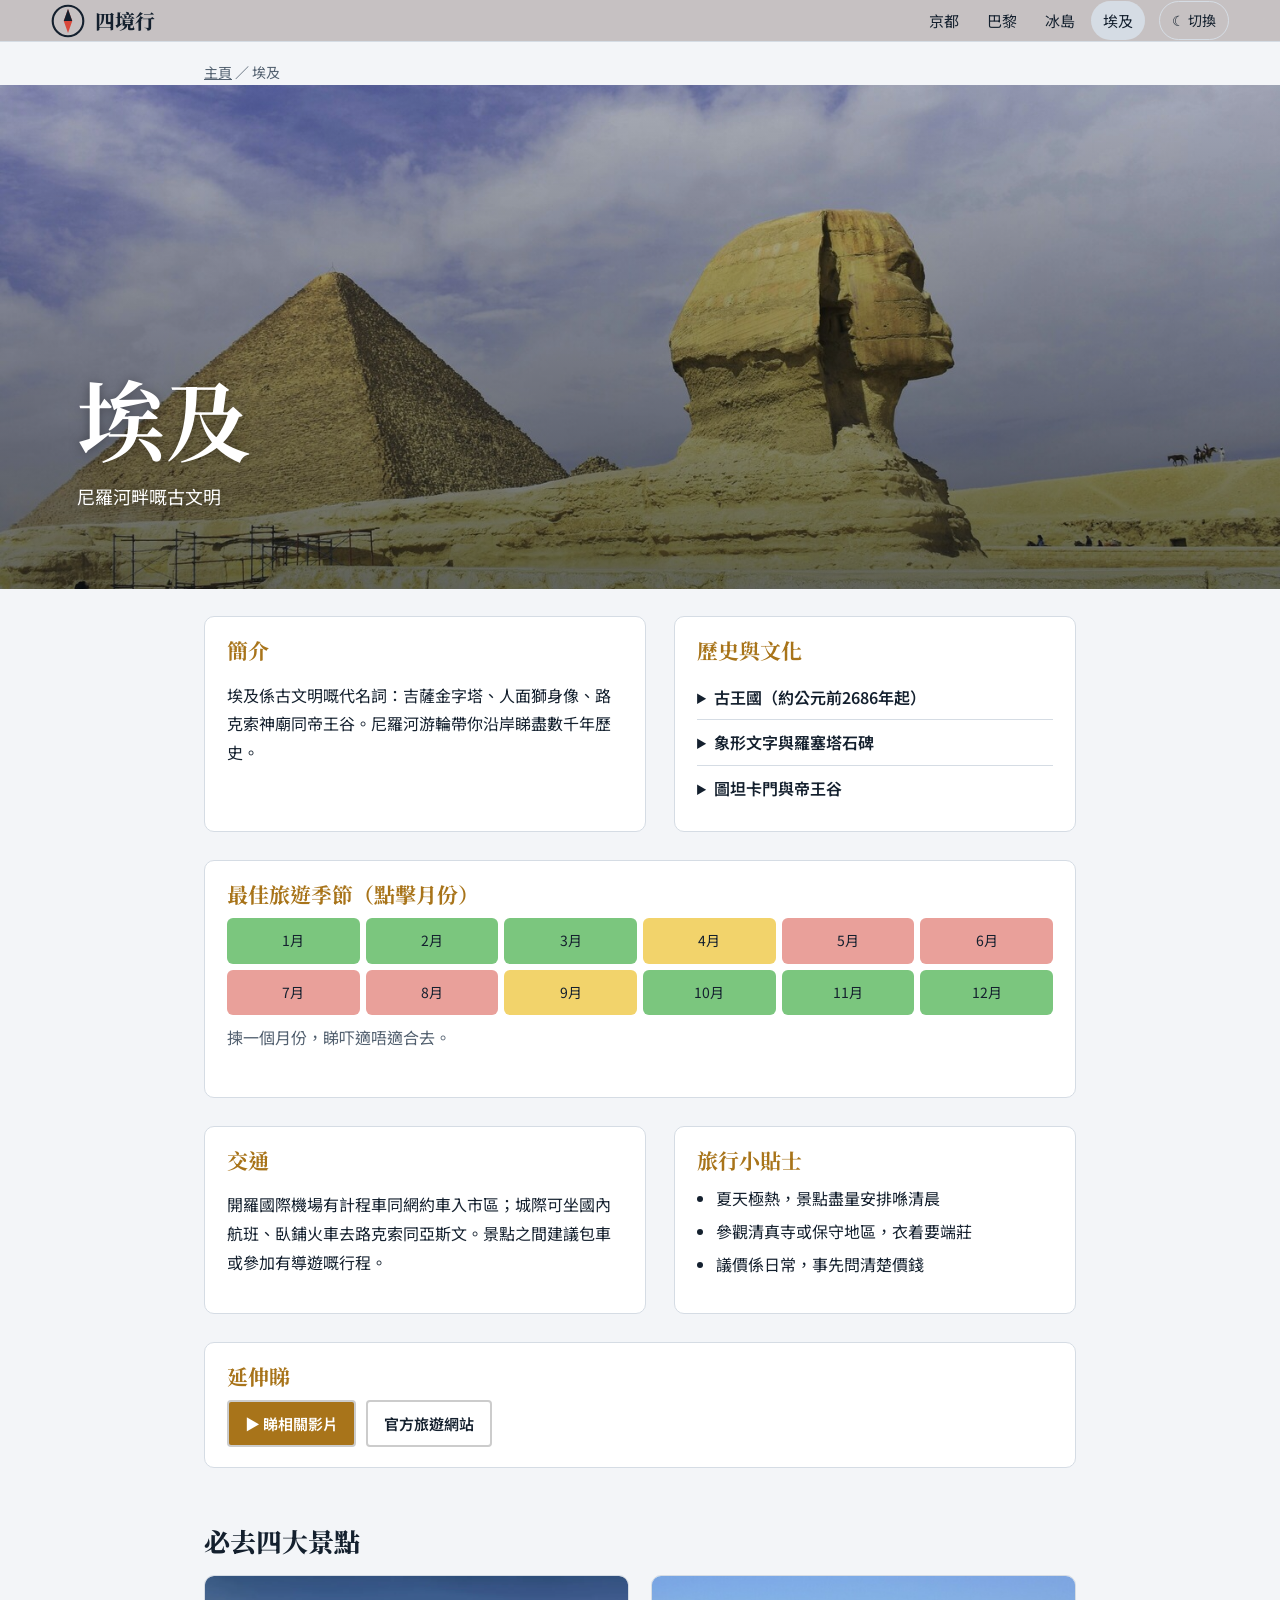
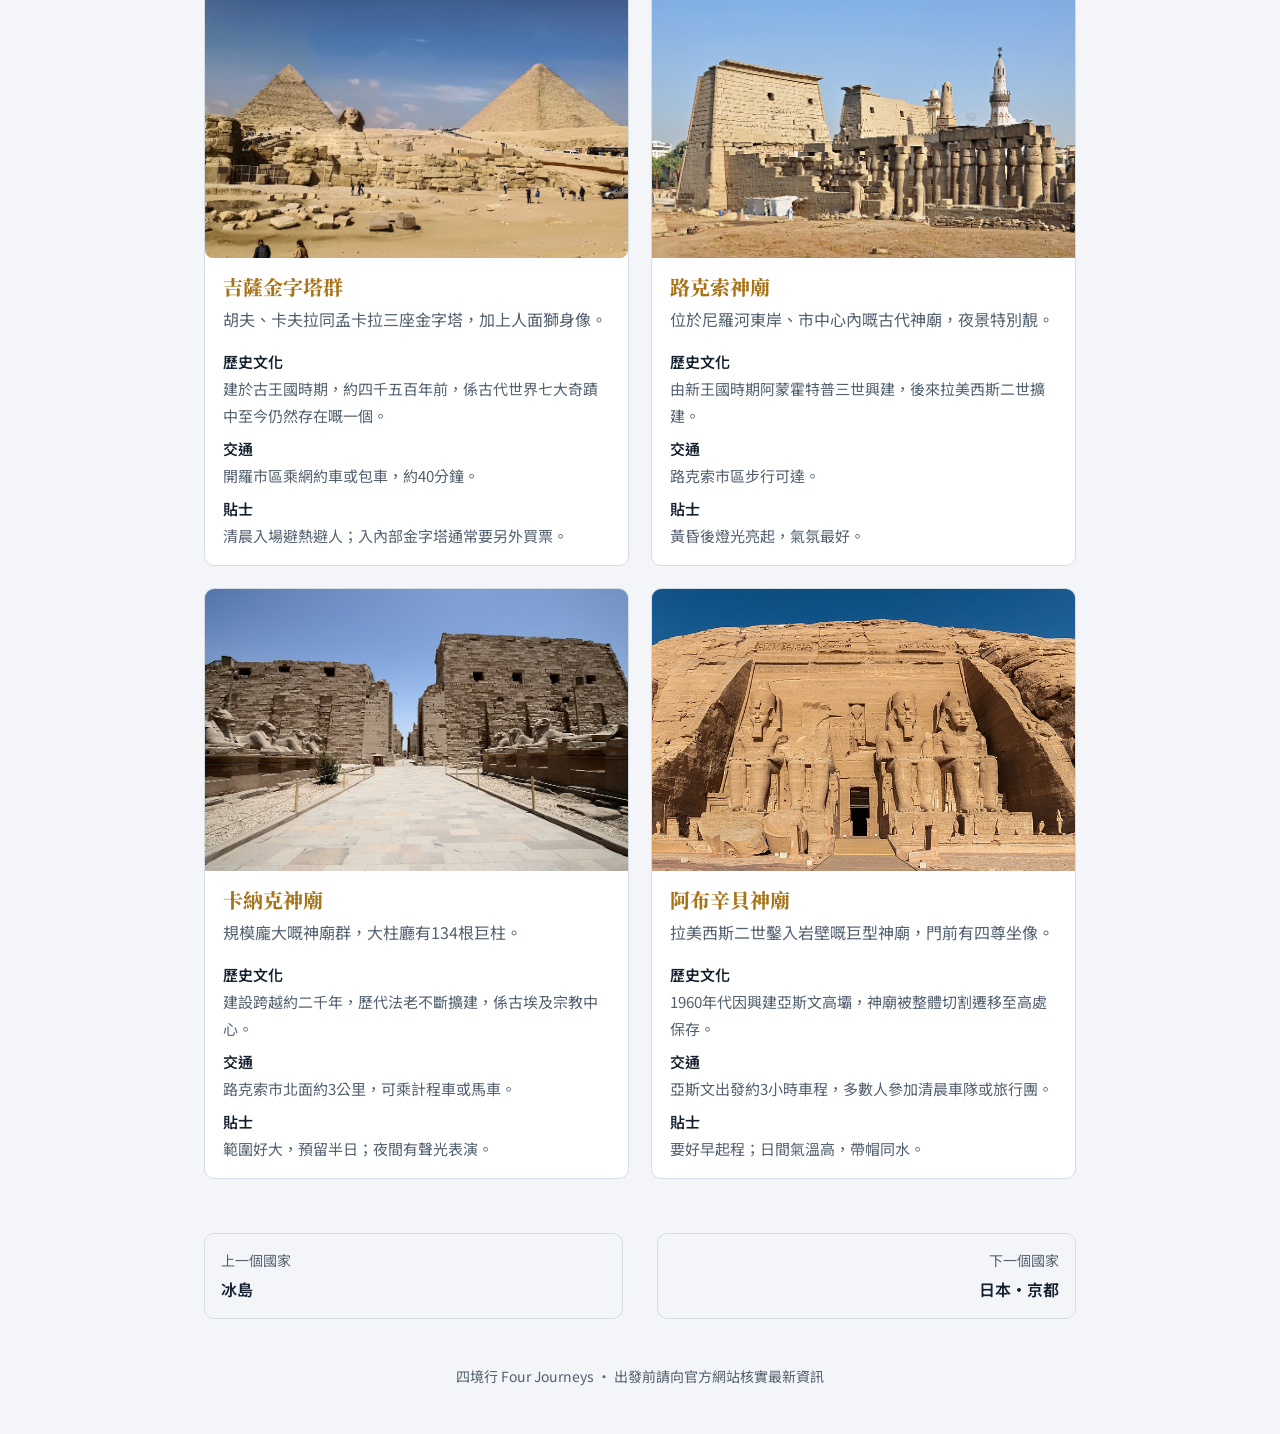
==== egypt.html @ e19fbcd9 "Initial commit" ====
<!DOCTYPE html>
<html lang="en">
    <head>
        <meta charset="utf-8">
        <meta name="viewport" content="width=device-width, initial-scale=1, viewport-fit=cover">
        <title>埃及｜四境行 Four Journeys</title>
        <meta name="description" content="埃及：埃及係古文明嘅代名詞：吉薩金字塔、人面獅身像、路克索神廟同帝王谷。尼羅河游輪帶你沿岸睇盡數千年歷史。">
        <link rel="stylesheet" href="https://fonts.googleapis.com/css2?family=Noto+Serif+TC:wght@500;800&family=Noto+Sans+TC:wght@400;600&display=swap">
        <link rel="stylesheet" href="css/styles.css">
        <link rel="icon" type="image/svg+xml" href="./svg/four-journeys-logo.svg">

    </head>
    <body class="egypt">
        <header>
            <a class="logo" href="index.html" aria-label="四境行 回到主頁"><svg width="34" height="34" viewBox="0 0 40 40" aria-hidden="true"><circle cx="20" cy="20" r="18" fill="none" stroke="currentColor" stroke-width="2.5"/><path d="M20 6l5 14-5 14-5-14z" fill="#d9483b"/><path d="M20 6l5 14h-10z" fill="currentColor"/></svg>四境行</a>
            <nav aria-label="國家導覽">
                <a href="kyoto.html">京都</a>
                <a href="paris.html">巴黎</a>
                <a href="iceland.html">冰島</a>
                <a href="egypt.html" class="on">埃及</a>
            </nav>
            <button id="theme" aria-label="切換深淺色">☾ 切換</button>
        </header>
        <main>
            <p class="crumb"><a href="index.html">主頁</a> ／ 埃及</p>
            <section class="hero_2" role="img" aria-label="埃及吉薩金字塔同人面獅身像">
                
                <div>
                    <h1>埃及</h1>
                    <p>尼羅河畔嘅古文明</p>
                </div>
            </section>
            <div class="bodyg">
                <div class="box">
                    <h3>簡介</h3>
                    <p>埃及係古文明嘅代名詞：吉薩金字塔、人面獅身像、路克索神廟同帝王谷。尼羅河游輪帶你沿岸睇盡數千年歷史。</p>
                </div>
                <div class="box">
                    <h3>歷史與文化</h3>
                    <details>
                        <summary>古王國（約公元前2686年起）</summary>
                        <p>法老建造金字塔，其中胡夫金字塔曾是世界最高建築逾3800年。</p>
                    </details>
                    <details>
                        <summary>象形文字與羅塞塔石碑</summary>
                        <p>1799年出土嘅羅塞塔石碑，令學者在1822年成功破解象形文字。</p>
                    </details>
                    <details>
                        <summary>圖坦卡門與帝王谷</summary>
                        <p>1922年霍華德·卡特發現圖坦卡門陵墓，震驚世界，亦掀起古埃及熱潮。</p>
                    </details>
                </div>
                <div class="box wide">
                    <h3>最佳旅遊季節（點擊月份）</h3>
                    <div class="m" id="monthGrid">
                        <button class="r3" aria-pressed="false" data-i="0">1月</button>
                        <button class="r3" aria-pressed="false" data-i="1">2月</button>
                        <button class="r3" aria-pressed="false" data-i="2">3月</button>
                        <button class="r2" aria-pressed="false" data-i="3">4月</button>
                        <button class="r1" aria-pressed="false" data-i="4">5月</button>
                        <button class="r1" aria-pressed="false" data-i="5">6月</button>
                        <button class="r1" aria-pressed="false" data-i="6">7月</button>
                        <button class="r1" aria-pressed="false" data-i="7">8月</button>
                        <button class="r2" aria-pressed="false" data-i="8">9月</button>
                        <button class="r3" aria-pressed="false" data-i="9">10月</button>
                        <button class="r3" aria-pressed="false" data-i="10">11月</button>
                        <button class="r3" aria-pressed="false" data-i="11">12月</button>
                    </div>
                    <p class="note" aria-live="polite">揀一個月份，睇吓適唔適合去。</p>
                </div>
                <div class="box">
                    <h3>交通</h3>
                    <p>開羅國際機場有計程車同網約車入市區；城際可坐國內航班、臥鋪火車去路克索同亞斯文。景點之間建議包車或參加有導遊嘅行程。</p>
                </div>
                <div class="box">
                    <h3>旅行小貼士</h3>
                    <ul>
                        <li>夏天極熱，景點盡量安排喺清晨</li>
                        <li>參觀清真寺或保守地區，衣着要端莊</li>
                        <li>議價係日常，事先問清楚價錢</li>
                    </ul>
                </div>
                <div class="box wide">
                    <h3>延伸睇</h3>
                    <div class="btns">
                        <a href="https://www.youtube.com/results?search_query=埃及+旅遊+介紹" target="_blank" rel="noopener">▶ 睇相關影片</a>
                        <a class="o" href="https://egymonuments.gov.eg/" target="_blank" rel="noopener">官方旅遊網站</a>
                    </div>
                </div>
            </div>
            <section class="atts" id="spots">
                <h3>必去四大景點</h3>
                <div class="attg">
                    <article class="att">

                        <!-- <div class="ph">
                            <img src="./images/吉薩金字塔群_01.jpg" alt="吉薩金字塔群" loading="lazy" onerror="this.hidden=true;this.nextElementSibling.hidden=false">
                            <a href="" target="_blank" rel="noopener" hidden>相片未能載入，按此喺 Wikimedia Commons 搜尋</a>
                        </div> -->


                         <div class="media-hover-container">
                        <!-- Static Image -->
                        <div class="ph">
                            <img src="./images/吉薩金字塔群_01.jpg" alt="吉薩金字塔群" loading="lazy" onerror="this.hidden=true;this.nextElementSibling.hidden=false">
                        
                        </div>
                        
                        <!-- Video (Hidden by default) -->
                        <video class="hover-video" muted loop playsinline preload="none">
                            <source src="./videos/spots/埃及/吉薩金字塔群3.mp4" type="video/mp4">
                        </video>
                        </div>


                        <h4>吉薩金字塔群</h4>
                        <p>胡夫、卡夫拉同孟卡拉三座金字塔，加上人面獅身像。</p>
                        <dl>
                            <dt>歷史文化</dt>
                            <dd>建於古王國時期，約四千五百年前，係古代世界七大奇蹟中至今仍然存在嘅一個。</dd>
                            <dt>交通</dt>
                            <dd>開羅市區乘網約車或包車，約40分鐘。</dd>
                            <dt>貼士</dt>
                            <dd>清晨入場避熱避人；入內部金字塔通常要另外買票。</dd>
                        </dl>
                    </article>
                    <article class="att">
                        <div class="ph">
                            <img src="./images/路克索神廟.jpg" alt="路克索神廟" loading="lazy" onerror="this.hidden=true;this.nextElementSibling.hidden=false">
                            <a href="" target="_blank" rel="noopener" hidden>相片未能載入，按此喺 Wikimedia Commons 搜尋</a>
                        </div>
                        <h4>路克索神廟</h4>
                        <p>位於尼羅河東岸、市中心內嘅古代神廟，夜景特別靚。</p>
                        <dl>
                            <dt>歷史文化</dt>
                            <dd>由新王國時期阿蒙霍特普三世興建，後來拉美西斯二世擴建。</dd>
                            <dt>交通</dt>
                            <dd>路克索市區步行可達。</dd>
                            <dt>貼士</dt>
                            <dd>黃昏後燈光亮起，氣氛最好。</dd>
                        </dl>
                    </article>
                    <article class="att">
                        <div class="ph">
                            <img src="./images/卡納克神廟.jpg" alt="卡納克神廟" loading="lazy" onerror="this.hidden=true;this.nextElementSibling.hidden=false">
                            <a href="" target="_blank" rel="noopener" hidden>相片未能載入，按此喺 Wikimedia Commons 搜尋</a>
                        </div>
                        <h4>卡納克神廟</h4>
                        <p>規模龐大嘅神廟群，大柱廳有134根巨柱。</p>
                        <dl>
                            <dt>歷史文化</dt>
                            <dd>建設跨越約二千年，歷代法老不斷擴建，係古埃及宗教中心。</dd>
                            <dt>交通</dt>
                            <dd>路克索市北面約3公里，可乘計程車或馬車。</dd>
                            <dt>貼士</dt>
                            <dd>範圍好大，預留半日；夜間有聲光表演。</dd>
                        </dl>
                    </article>
                    <article class="att">
                        <div class="ph">
                            <img src="./images/阿布辛貝神廟.jpg" alt="阿布辛貝神廟" loading="lazy" onerror="this.hidden=true;this.nextElementSibling.hidden=false">
                            <a href="" target="_blank" rel="noopener" hidden>相片未能載入，按此喺 Wikimedia Commons 搜尋</a>
                        </div>
                        <h4>阿布辛貝神廟</h4>
                        <p>拉美西斯二世鑿入岩壁嘅巨型神廟，門前有四尊坐像。</p>
                        <dl>
                            <dt>歷史文化</dt>
                            <dd>1960年代因興建亞斯文高壩，神廟被整體切割遷移至高處保存。</dd>
                            <dt>交通</dt>
                            <dd>亞斯文出發約3小時車程，多數人參加清晨車隊或旅行團。</dd>
                            <dt>貼士</dt>
                            <dd>要好早起程；日間氣溫高，帶帽同水。</dd>
                        </dl>
                    </article>
                </div>
            </section>
            <nav class="pager" aria-label="上一個／下一個國家">
                <a href="iceland.html">上一個國家<span>冰島</span></a>
                <a class="next" href="kyoto.html">下一個國家<span>日本・京都</span></a>
            </nav>
        </main>
        <footer>四境行 Four Journeys ・ 出發前請向官方網站核實最新資訊</footer>
        <script src="javascript/javascript.js"></script>
        <script>
            const NT = {1: "酷熱（部分地區超過40°C），遊覽要小心中暑。", 2: "氣溫過渡，早晚較舒服。", 3: "天氣涼爽乾爽，最適合遊覽古蹟同尼羅河。"};
            const MO = ['1月', '2月', '3月', '4月', '5月', '6月', '7月', '8月', '9月', '10月', '11月', '12月'];
            const grid = document.getElementById('monthGrid');
            grid.addEventListener('click', ev => {
                const b = ev.target.closest('button');
                if (!b) return;
                grid.querySelectorAll('button').forEach(x => x.setAttribute('aria-pressed','false'));
                b.setAttribute('aria-pressed','true');
                const cls = [...b.classList].find(x => x.startsWith('r'));
                const r = cls ? cls.slice(1) : '2';
                const label = {'1':'不太建議。','2':'普通。','3':'最推薦。'}[r];
                grid.nextElementSibling.textContent = MO[+b.dataset.i] + '：' + label + (NT[r] || '');
            });
        </script>
    </body>
</html>
---- css/styles.css ----
/* 四境行 Four Journeys － 全站樣式（所有 CSS 集中於此） */
:root{ --bg:#f3f5f8;
       --tx:#14202e;
       --mu:#52606f;
       --card:#fff;
       --ln:#d5dce4
}

@media(prefers-color-scheme:dark){
:root:not([data-theme="light"]){ --bg:#0e1520;
                                   --tx:#e8edf3;
                                   --mu:#9aa8b8;
                                   --card:#172231;
                                   --ln:#2a394b
}
}

:root[data-theme="dark"]{ --bg:#0e1520;
                     --tx:#e8edf3;
                     --mu:#9aa8b8;
                     --card:#172231;
                     --ln:#2a394b
}

html{ scroll-behavior:smooth;
scroll-padding-top:64px
}

*,*:before,*:after{ box-sizing:border-box
}

body{ margin:0;
       background:var(--bg);
       color:var(--tx);
       font:16px/1.8 "Noto Sans TC","PingFang HK","Microsoft JhengHei",sans-serif;
       padding-top:env(safe-area-inset-top,0px);
       padding-bottom:env(safe-area-inset-bottom,0px);

       /* cursor: url('../images/mouse_pointer/airplane32x32.png') auto; */
}

h1,h2,h3{ font-family:"Noto Serif TC","Songti TC",serif;
       line-height:1.3;
       margin:0
}

a{ color:inherit
}

:focus-visible{ outline:3px solid #f2b705;
              outline-offset:2px
}


header {
       position: sticky;
       top: env(safe-area-inset-top, 0px);
       z-index: 9;
       display: flex;
       align-items: center;
       gap: 14px;
       padding: 1px 4vw;
       /* 將原先的 background: var(--bg); 改為半透明 background 或 color-mix */
       /* 不透明度的白色背景 */
       background: rgba(187, 181, 181, 0.8); 


       backdrop-filter: blur(10px); /* 建議搭配毛玻璃特效，質感更好 */
       border-bottom: 1px solid var(--ln);

    /* opacity: 0; */
}

.logo{ display:flex;
       align-items:center;
       gap:10px;
       text-decoration:none;
       font:800 20px "Noto Serif TC",serif;
       white-space:nowrap
}

nav{ display:flex;
       gap:4px;
       margin-left:auto;
       overflow-x:auto;

}

nav a{ padding:6px 12px;
       border-radius:99px;
       text-decoration:none;
       font-size:15px;
       white-space:nowrap
}

nav a:hover,nav a.on{ background:var(--ln)
}

#theme{ border:1px solid var(--ln);
       background:none;
       color:inherit;
       border-radius:99px;
       padding:6px 12px;
       cursor:pointer;
       font:inherit;
       font-size:14px;
       flex:none
}

footer{ text-align:center;
       color:var(--mu);
       padding:5vh 4vw;
       /* border-top:1px solid var(--ln); */
       font-size:14px
}




.intro {
       position: relative;
       overflow: hidden;
       color: #ffffff;
       display: flex;
       align-items: center;
       justify-content: center;
       text-align: center;
       /* padding: 0rem 0rem; */
       /* padding:9vh 6vw 4vh; */
       padding:7vh 6vw 1vh;

       max-width:1100px;
       margin:auto
}

.intro-video {
       position: absolute;
       top: 50%;
       left: 50%;
       min-width: 100%;
       min-height: 100%;
       width: auto;
       height: auto;
       transform: translate(-50%, -50%);
       object-fit: cover;
       z-index: 1;
}

.intro-overlay {
       position: absolute;
       top: 0;
       left: 0;
       width: 100%;
       height: 100%;
       background: rgba(0, 0, 0, 0.2); /* 暗色遮罩以確保文字清晰 */
       z-index: 2;
}

.intro-content {
       position: relative;
       z-index: 3;
}




.intro h1{ font-size:clamp(34px,7vw,64px)
}

.intro p{ 
       /* color:var(--mu); */
       color: white;
       font-size:18px;
       max-width:34em
}


.media-hover-container {
       position: relative;
       display: inline-block;
       /* width: 300px;  */
       /* height: 200px; */
       overflow: hidden;
       border-radius: 8px;
       cursor: pointer;
}

.static-image,
.hover-video {
       width: 100%;
       height: 100%;
       object-fit: cover;
       position: absolute;
       top: 0;
       left: 0;
       transition: opacity 0.3s ease-in-out;
}


.hover-video {
       opacity: 0;
       pointer-events: none; 
}





/* On hover: hide image, show video */
.media-hover-container:hover .hover-video {
       opacity: 1;
}

.media-hover-container:hover .static-image {
       opacity: 0;
}




.grid{ max-width:1500px;
       margin:auto;
       /* padding:2vh 5vw 8vh; */
       padding-top: 2vh;
       padding-right: 5vw;
       padding-bottom: 1vh;
       padding-left: 5vw;

       display:grid;
       gap:22px;
       grid-template-columns:1fr
}

@media(min-width:720px){
       .grid{ grid-template-columns:1fr 1fr 1fr 1fr
       }


}

.card{ position:relative;
       text-decoration:none;
       color:#fff;
       border-radius:14px;
       overflow:hidden;
       /* min-height:260px; */
       min-height:150px;

       border: 2px solid white;

       display:flex;
       align-items:flex-end;
       padding:10px;
       background:linear-gradient(160deg,var(--a),var(--b));
       isolation:isolate;

       /* box-shadow: 0 4px 8px rgba(0, 0, 0, 0.1); */
       transition: transform 0.3s ease, box-shadow 0.3s ease;


}

.card:hover {
       /* Scale up by 5% (1.05) to 10% (1.1) */
       transform: scale(1.1); 

       /* Optional: Lift shadow for a floating 3D effect */
       box-shadow: 0 12px 20px rgba(0, 0, 0, 0.15);
}

.card svg{ position:absolute;
       right:-10px;
       bottom:-10px;
       width:62%;
       opacity:.9;
       z-index:-1
}

.card .t{ text-shadow:0 1px 12px rgba(0,0,0,.35)
}

.card h2{ font-size:clamp(26px,4vw,34px)
}

.card p{ margin:4px 0 0;
       font-size:16px
}

.card:hover{ outline:2px solid rgba(255,255,255,.6);
       outline-offset:-2px;
}

.hero_2{ position:relative;
       min-height:56vh;
       display:flex;
       align-items:flex-end;
       padding:6vw;
       color:#fff;
       background:linear-gradient(160deg,var(--a),var(--b));
       overflow:hidden
}

.hero_2 svg{ position:absolute;
       right:0;
       bottom:0;
       width:min(70%,560px);
       opacity:0.9;
}

.hero_2 div{ position:relative;
       max-width:560px;
       text-shadow:0 1px 12px rgba(0,0,0,.35)
}

.hero_2 h1{ font-size:clamp(40px,9vw,88px)
}

.hero_2 p{ margin:6px 0 0;
       font-size:18px
}



/* Hero container */
.hero {
       position: relative;
       height: 100vh; /* Full viewport height */
       width: 100%;
       display: flex;
       align-items: center;
       justify-content: center;
       overflow: hidden; /* Prevent scrollbars from video extending */
}

/* Video styling */
.hero-video {
       position: absolute;
       top: 50%;
       left: 50%;
       /* min-width: 100%; */
       /* min-height: 100%; */
       /* width: auto; */
       /* height: auto; */
       width: 100%;
       height: 100%;
       z-index: -2;
       transform: translate(-50%, -50%);
       object-fit: cover; /* Ensures the video covers the area without stretching */

       object-position: center;
       /* object-position: center; */
       /* display: block; */
       filter: brightness(0.7) contrast(1.1);
}



/* Dark overlay to make text more readable */
.hero-overlay {
       position: absolute;
       top: 0;
       left: 0;
       width: 100%;
       height: 100%;
       background: rgba(0, 0, 0, 0.0); /* 50% opacity black */
       z-index: -1;
}

/* Content styling */
.hero-content {
       position: relative;
       z-index: 1;
       text-align: center;
       /* color: white; */
       padding: 0 20px;
}

.hero-content h1 {
       font-size: 4rem;
       margin-bottom: 20px;
       color: white;
       /* font-size: 45px; */

}

#center-intro p {
       /* color: black; */
       /* font-size: 30px; */
       font-size: clamp(16px, 4vw, 24px);
       line-height: 1.5;
}

#center-intro h1 {
       /* color: black; */
       /* font-size: 50px; */
       font-size: clamp(32px, 8vw, 50px); /* Scales smoothly between screen sizes */
       margin-bottom: 12px;

}


.hero-content p {
       font-size: 1.5rem;
       margin-bottom: 30px;
       color: white;
}

.hero-btn  {
       padding: 15px 30px;
       font-size: 1.2rem;
       color: white;
       background-color: #007BFF;
       border: none;
       border-radius: 5px;
       cursor: pointer;
       text-decoration: none;
       transition: background-color 0.3s ease;
}

.hero-btn:hover {
       background-color: #0056b3;
}




.crumb{ max-width:1000px;
       margin:18px auto 0;
       padding:0 5vw;
       font-size:14px;
       color:var(--mu)
}

.crumb a{ text-decoration:underline
}

.bodyg{ max-width:1000px;
       margin:auto;
       padding:3vh 5vw 0;
       display:grid;
       gap:28px
}


/* 設定按鈕基本動畫轉場效果 */
#monthGrid button {
       transition: border-color 0.2s ease, box-shadow 0.2s ease;
       cursor: pointer; /* 確保滑鼠移上去時顯示手勢標籤 */
       border: 2px solid transparent; /* 預設邊框透明 */
}

/* 當滑鼠懸停 (Hover) 時顯示邊框並加上輕微陰影 */
#monthGrid button:hover {
       border-color: #333; /* 邊框顏色 */
       box-shadow: 0 4px 10px rgba(0, 0, 0, 0.15);
}

/* 當點擊 (Active) 時微縮放，提供更好的按壓反饋 */
#monthGrid button:active {
       transform: scale(0.98);
}

/* Style for the buttons/links inside the 'btns' container */
.box.wide .btns a {
       display: inline-block;
       border: 2px solid #ccc; /* Adds a default light gray border */
       border-radius: 4px;     /* Optional: rounds the corners slightly */
       padding: 8px 16px;      /* Adjust padding as needed */
       transition: transform 0.3s ease, border-color 0.3s ease, background-color 0.3s ease; /* Smooth transitions */
}

/* Enlarge the tag and change the border color on mouse hover */
       .box.wide .btns a:hover {
       transform: scale(1.08);       /* Enlarges the element by 8% */
       border-color: #0066cc;        /* Changes the border color on hover (e.g., to blue) */
}


@media (max-width: 719px) {
       .grid {
              grid-template-columns: 1fr 1fr;
              padding-left: 4vw;
              padding-right: 4vw;
       }

       .card {
              min-height: 120px;
       }
}

@media(min-width:800px){
       .bodyg{ grid-template-columns:1.1fr 1fr
       }

       .wide{ grid-column:1/-1
       }

}

.box{ background:var(--card);
       border:1px solid var(--ln);
       border-radius:10px;
       padding:20px 22px
}

.box h3{ font-size:21px;
       margin-bottom:10px;
       color:var(--a)
}

details{ border-top:1px solid var(--ln);
       padding:8px 0
}

details:first-of-type{ border-top:0
}

summary{ cursor:pointer;
       font-weight:600
}

details p{ margin:6px 0 4px;
       color:var(--mu)
}

.m{ display:grid;
       grid-template-columns:repeat(6,1fr);
       gap:6px;
       margin:8px 0
}

.m button{ border:0;
       border-radius:6px;
       padding:8px 0;
       cursor:pointer;
       font:inherit;
       font-size:14px;
       color:#14202e;
       background:var(--ln)
}

.m button.r3{ background:#7bc67e
}

.m button.r2{ background:#f2d36b
}

.m button.r1{ background:#e9a09a
}

.m button[aria-pressed=true]{ outline:3px solid var(--tx)
}

.note{ min-height:3.4em;
       color:var(--mu);
       margin:0
}

ul{ margin:0;
       padding-left:1.2em
}

li{ margin:4px 0
}

.btns{ display:flex;
       flex-wrap:wrap;
       gap:10px
}

.btns a{ background:var(--a);
       color:#fff;
       padding:9px 16px;
       border-radius:99px;
       text-decoration:none;
       font-weight:600;
       font-size:15px
}

.btns a.o{ background:none;
       color:var(--tx);
       border:1px solid var(--ln)
}

.pager{ max-width:1000px;
       margin:6vh auto 0;
       padding:0 5vw;
       display:flex;
       justify-content:space-between;
       gap:12px
}

.pager a{ flex:1;
       max-width:48%;
       border:1px solid var(--ln);
       border-radius:10px;
       padding:14px 16px;
       text-decoration:none;
       font-size:14px;
       color:var(--mu)
}

.pager a span{ display:block;
              color:var(--tx);
              font-weight:600;
              font-size:16px;
              margin-top:2px
}

.pager a.next{ text-align:right
}

@media(prefers-reduced-motion:reduce){
       html{ scroll-behavior:auto
       }
}

.hero_2{ background-image:linear-gradient(180deg, rgba(10,14,20,.15), rgba(10,14,20,.6)), var(--photo);
       background-size:cover;
       background-position:center
}

.hero_2 svg{ display:none
}

.card{ background-image:linear-gradient(180deg, rgba(10,14,20,.05), rgba(10,14,20,.65)), var(--photo);
       background-size:cover;
       background-position:center
}

.card svg{ display:none
}

.att{ background:var(--card);
       border:1px solid var(--ln);
       border-radius:10px;
       overflow:hidden;
       display:flex;
       flex-direction:column
}

.att .ph{ aspect-ratio:3/2;
       background:linear-gradient(160deg,var(--a),var(--b));
       display:flex;
       align-items:center;
       justify-content:center;
       text-align:center
}

.att img{ width:100%;
       height:100%;
       object-fit:cover
}

.att .ph a{ color:#fff;
       font-size:14px;
       padding:12px
}

.att h4{ font:800 20px "Noto Serif TC",serif;
       margin:14px 18px 4px;
       color:var(--a)
}

.att p{ margin:0 18px 8px;
       color:var(--mu)
}

.att dl{ margin:0 18px 16px;
       font-size:15px
}

.att dt{ font-weight:600;
       margin-top:6px
}

.att dd{ margin:0;
       color:var(--mu)
}

.atts{ max-width:1000px;
       margin:6vh auto 0;
       padding:0 5vw
}

.atts h3{ font:800 26px "Noto Serif TC",serif;
       margin-bottom:16px
}

.attg{ display:grid;
gap:22px;
grid-template-columns:1fr
}



/* 為景點卡片 (.att) 以及所有方塊 (.box, .box wide) 加入懸停放大效果 */
.attg .att,
.bodyg .box {
    transition: transform 0.3s ease, box-shadow 0.3s ease; /* 確保過渡平順 */
}

.attg .att:hover,
.bodyg .box:hover {
    transform: scale(1.06); /* 放大 3%，可按喜好調整（例如 1.02 或 1.05） */
    box-shadow: 0 10px 20px rgba(0, 0, 0, 0.15); /* 放大時增加陰影提升立體感 */
    z-index: 10; /* 確保懸停時浮喺最面層，唔會被隔離嘅元素遮擋 */
}



@media(min-width:800px){
.attg{ grid-template-columns:1fr 1fr
}

       

}

/* ===== 各國主題色同主圖（頁面 body 同主頁卡片共用） ===== */
.kyoto{ --a:#a3262a;
       --b:#f08a5d;
       --photo: url('../images/Banner/伏見稻荷大社.jpg')
}

.paris{ --a:#1f3c88;
       --b:#e0a458;
       /* --photo:url('./images/艾菲爾鐵塔.jpg') */
       --photo:url('../images/Banner/法國_02.jpg')

}

.iceland{ --a:#0b6e6e;
       --b:#7b5ea7;
       --photo:url('../images/Banner/傑古沙龍冰河湖.jpg')
}

.egypt{ --a:#a8741a;
       --b:#2a6f97;
       --photo:url('../images/Banner/埃及_02.jpg')
}
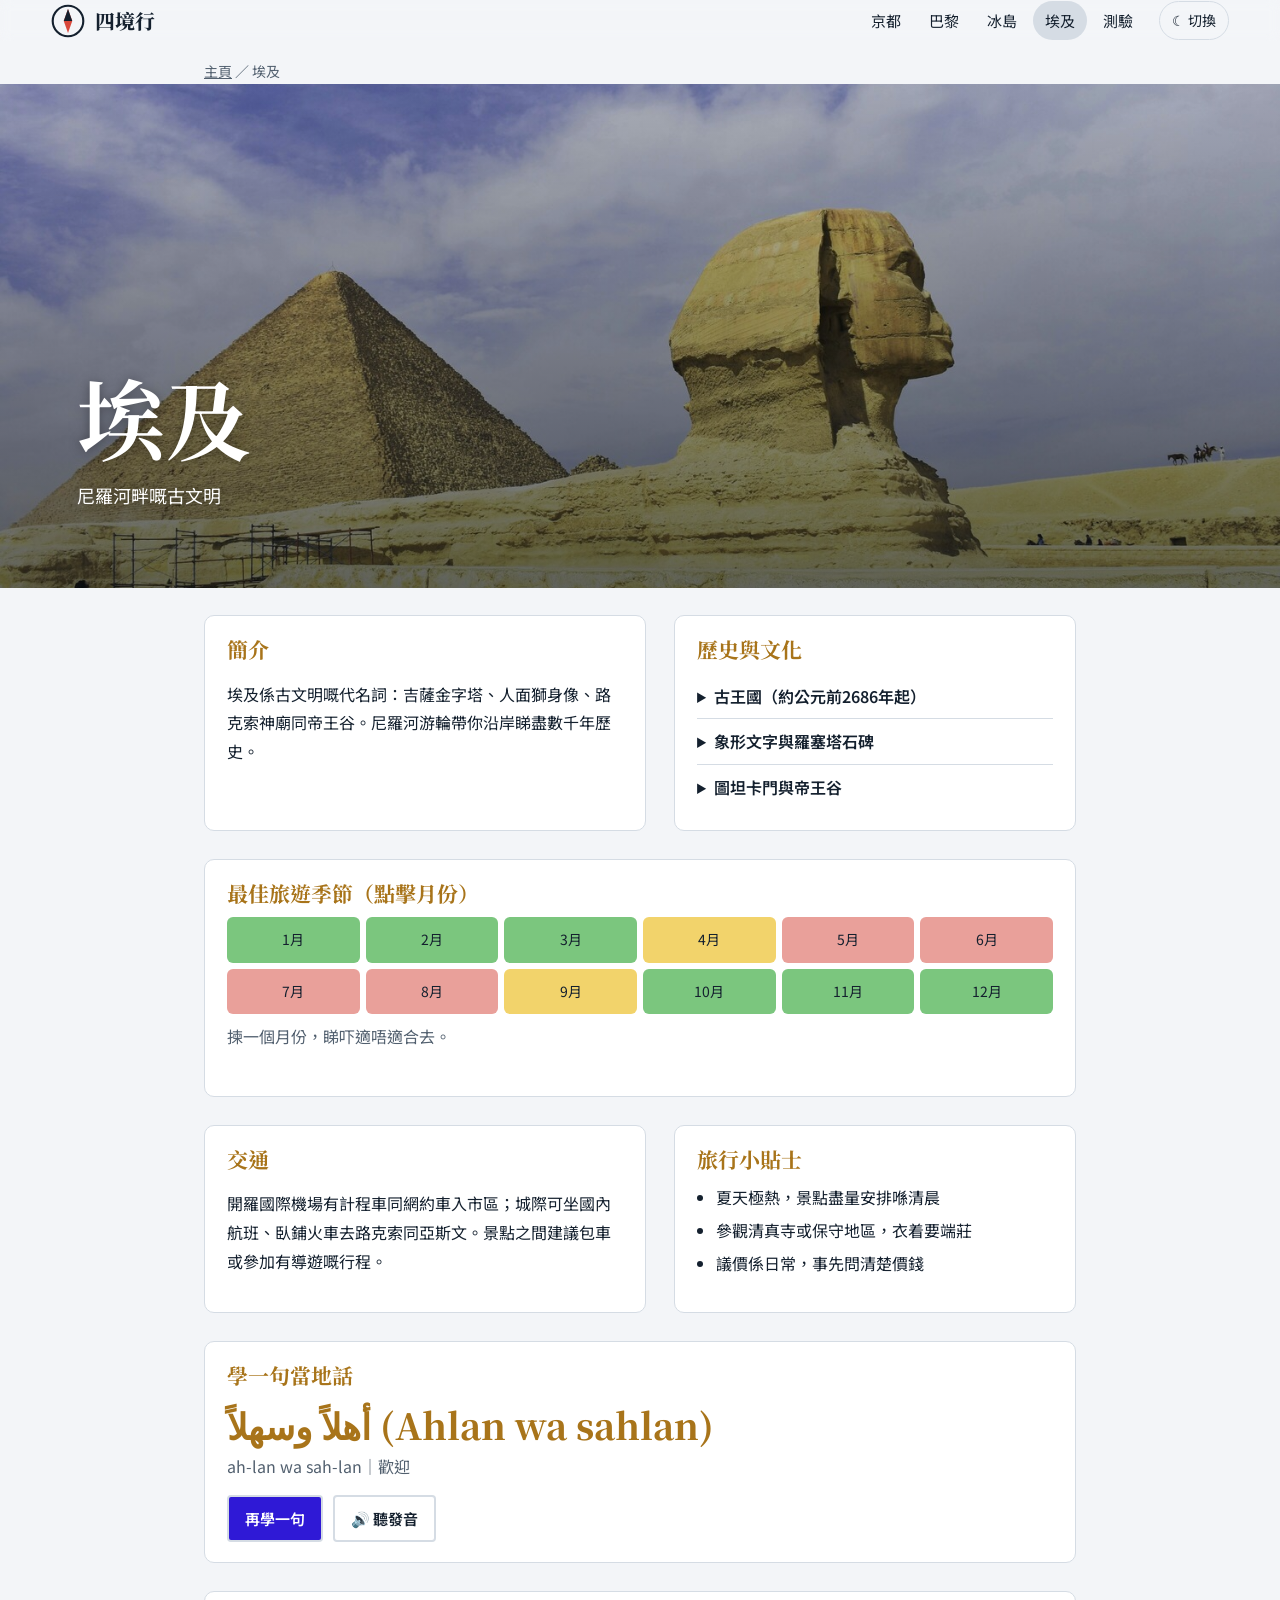
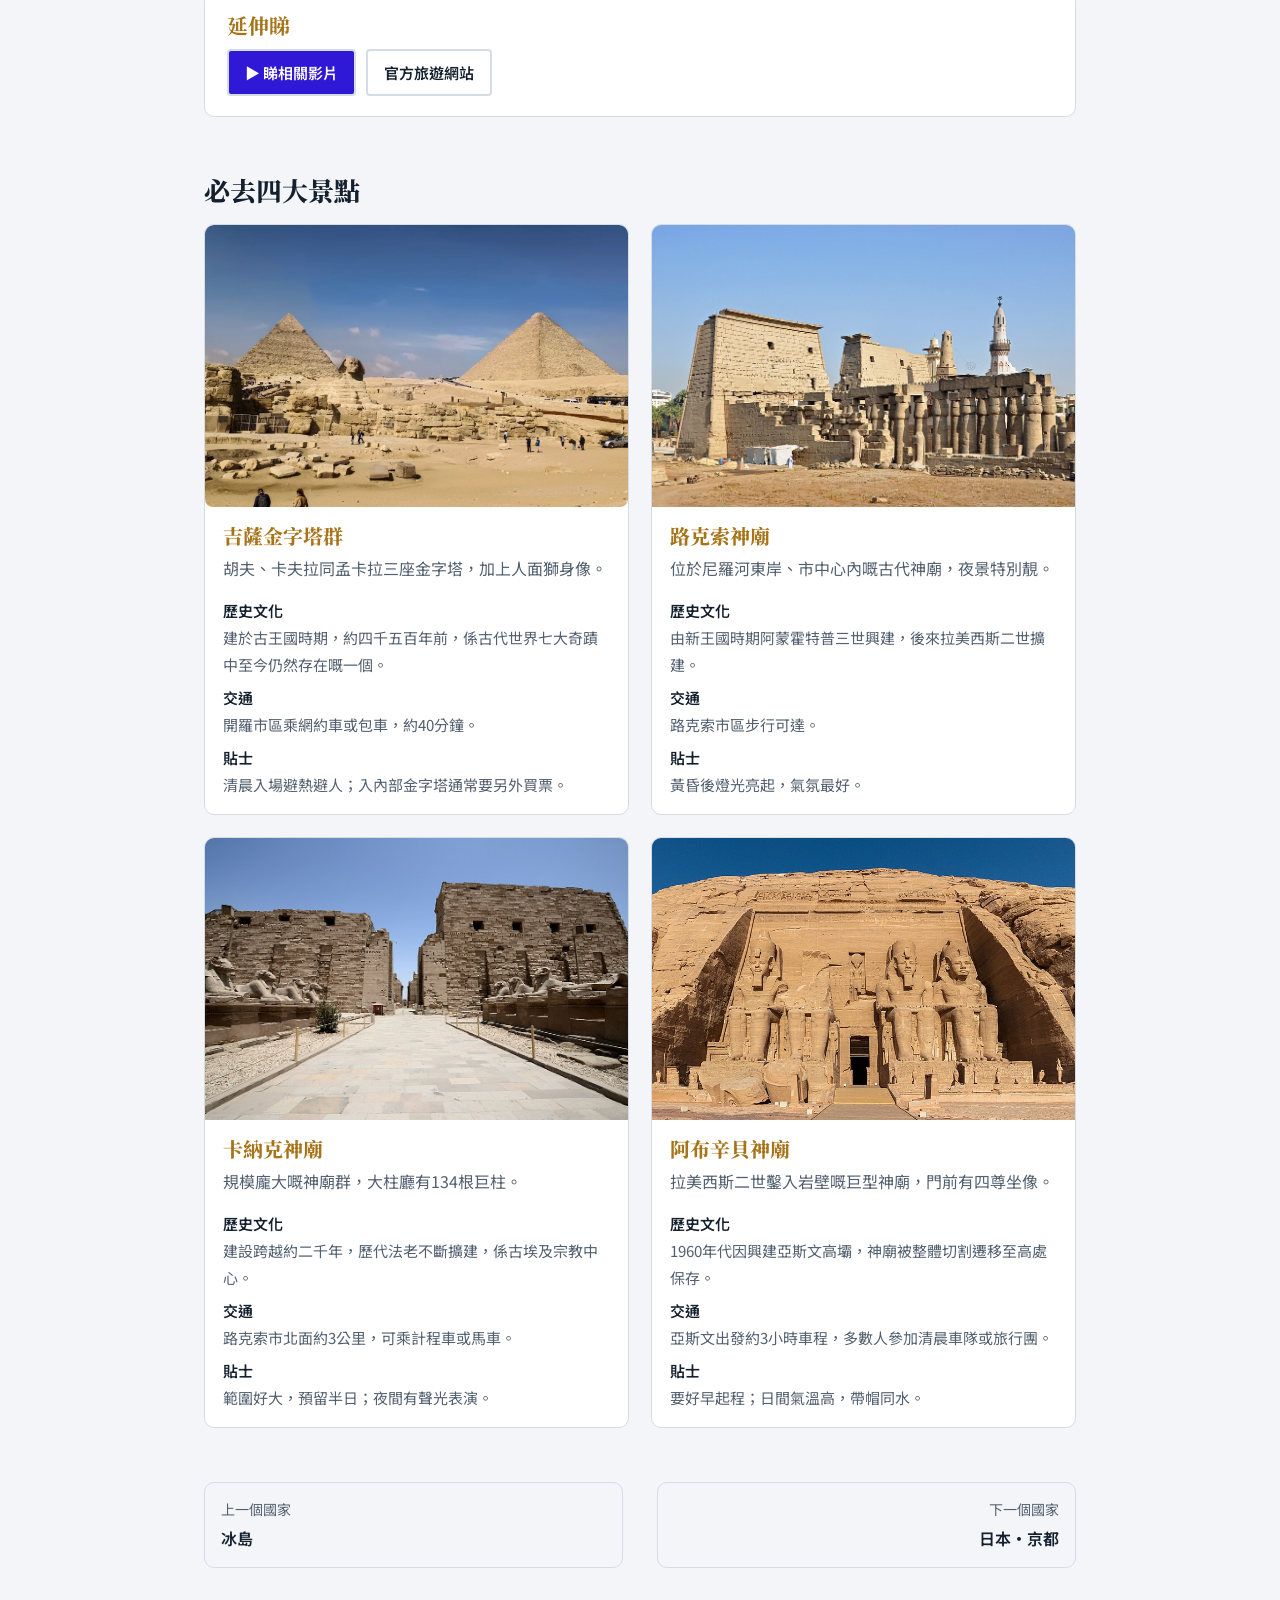
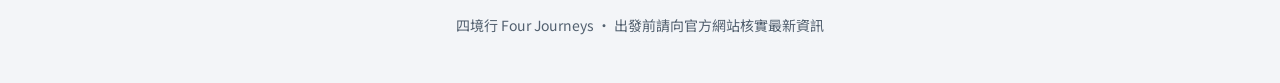
==== commit 656119be: "Add Quiz" ====
--- a/egypt.html
+++ b/egypt.html
@@ -18,6 +18,7 @@
                 <a href="paris.html">巴黎</a>
                 <a href="iceland.html">冰島</a>
                 <a href="egypt.html" class="on">埃及</a>
+                <a href="quiz.html">測驗</a>
             </nav>
             <button id="theme" aria-label="切換深淺色">☾ 切換</button>
         </header>
@@ -79,6 +80,15 @@
                         <li>參觀清真寺或保守地區，衣着要端莊</li>
                         <li>議價係日常，事先問清楚價錢</li>
                     </ul>
+                </div>
+                <div class="box wide" id="phraseBox">
+                    <h3>學一句當地話</h3>
+                    <p class="phrase" id="phraseText" aria-live="polite"></p>
+                    <p class="phrase-sub" id="phraseSub"></p>
+                    <div class="btns">
+                        <a href="#" id="phraseBtn">再學一句</a>
+                        <a href="#" class="o" id="phraseSay" hidden>🔊 聽發音</a>
+                    </div>
                 </div>
                 <div class="box wide">
                     <h3>延伸睇</h3>
--- a/css/styles.css
+++ b/css/styles.css
@@ -1,743 +1,748 @@
-/* 四境行 Four Journeys － 全站樣式（所有 CSS 集中於此） */
-:root{ --bg:#f3f5f8;
-       --tx:#14202e;
-       --mu:#52606f;
-       --card:#fff;
-       --ln:#d5dce4
+/* 四境行 Four Journeys － 全站樣式（所有 CSS 集中於此）【修正版 v3】 */
+
+/* ===== 主題變數 ===== */
+:root{
+  --cursor-plane:url('../images/mouse_pointer/airplane64x64.png') 4 4, auto;      /* 一般區域（4 4 = 點擊熱點） */
+  --cursor-plane-link:url('../images/mouse_pointer/airplane64x64.png') 4 4, pointer; /* 可點擊元素：圖片載入失敗時退回手指 */
+  --a:#d9483b;                  /* 預設主題色（國家頁會用 .kyoto 等覆蓋；測驗頁冇國家 class 都有色） */
+  --bg:#f3f5f8;
+  --tx:#14202e;
+  --mu:#52606f;
+  --card:#fff;
+  --ln:#d5dce4;
+  --hover-ln:#333;              /* 按鈕 hover 邊框（支援深色模式） */
+  --hdr:rgba(187,181,181,.8);   /* header 捲動後嘅背景 */
+  --blue: #2f19d6;
 }
 
 @media(prefers-color-scheme:dark){
-:root:not([data-theme="light"]){ --bg:#0e1520;
-                                   --tx:#e8edf3;
-                                   --mu:#9aa8b8;
-                                   --card:#172231;
-                                   --ln:#2a394b
-}
-}
-
-:root[data-theme="dark"]{ --bg:#0e1520;
-                     --tx:#e8edf3;
-                     --mu:#9aa8b8;
-                     --card:#172231;
-                     --ln:#2a394b
-}
-
-html{ scroll-behavior:smooth;
-scroll-padding-top:64px
-}
-
-*,*:before,*:after{ box-sizing:border-box
-}
-
-body{ margin:0;
-       background:var(--bg);
-       color:var(--tx);
-       font:16px/1.8 "Noto Sans TC","PingFang HK","Microsoft JhengHei",sans-serif;
-       padding-top:env(safe-area-inset-top,0px);
-       padding-bottom:env(safe-area-inset-bottom,0px);
-
-       /* cursor: url('../images/mouse_pointer/airplane32x32.png') auto; */
-}
-
-h1,h2,h3{ font-family:"Noto Serif TC","Songti TC",serif;
-       line-height:1.3;
-       margin:0
-}
-
-a{ color:inherit
-}
-
-:focus-visible{ outline:3px solid #f2b705;
-              outline-offset:2px
-}
-
-
-header {
-       position: sticky;
-       top: env(safe-area-inset-top, 0px);
-       z-index: 9;
-       display: flex;
-       align-items: center;
-       gap: 14px;
-       padding: 1px 4vw;
-       /* 將原先的 background: var(--bg); 改為半透明 background 或 color-mix */
-       /* 不透明度的白色背景 */
-       background: rgba(187, 181, 181, 0.8); 
-
-
-       backdrop-filter: blur(10px); /* 建議搭配毛玻璃特效，質感更好 */
-       border-bottom: 1px solid var(--ln);
-
-    /* opacity: 0; */
-}
-
-.logo{ display:flex;
-       align-items:center;
-       gap:10px;
-       text-decoration:none;
-       font:800 20px "Noto Serif TC",serif;
-       white-space:nowrap
-}
-
-nav{ display:flex;
-       gap:4px;
-       margin-left:auto;
-       overflow-x:auto;
-
-}
-
-nav a{ padding:6px 12px;
-       border-radius:99px;
-       text-decoration:none;
-       font-size:15px;
-       white-space:nowrap
-}
-
-nav a:hover,nav a.on{ background:var(--ln)
-}
-
-#theme{ border:1px solid var(--ln);
-       background:none;
-       color:inherit;
-       border-radius:99px;
-       padding:6px 12px;
-       cursor:pointer;
-       font:inherit;
-       font-size:14px;
-       flex:none
-}
-
-footer{ text-align:center;
-       color:var(--mu);
-       padding:5vh 4vw;
-       /* border-top:1px solid var(--ln); */
-       font-size:14px
-}
-
-
-
-
-.intro {
-       position: relative;
-       overflow: hidden;
-       color: #ffffff;
-       display: flex;
-       align-items: center;
-       justify-content: center;
-       text-align: center;
-       /* padding: 0rem 0rem; */
-       /* padding:9vh 6vw 4vh; */
-       padding:7vh 6vw 1vh;
-
-       max-width:1100px;
-       margin:auto
-}
-
-.intro-video {
-       position: absolute;
-       top: 50%;
-       left: 50%;
-       min-width: 100%;
-       min-height: 100%;
-       width: auto;
-       height: auto;
-       transform: translate(-50%, -50%);
-       object-fit: cover;
-       z-index: 1;
-}
-
-.intro-overlay {
-       position: absolute;
-       top: 0;
-       left: 0;
-       width: 100%;
-       height: 100%;
-       background: rgba(0, 0, 0, 0.2); /* 暗色遮罩以確保文字清晰 */
-       z-index: 2;
-}
-
-.intro-content {
-       position: relative;
-       z-index: 3;
-}
-
-
-
-
-.intro h1{ font-size:clamp(34px,7vw,64px)
-}
-
-.intro p{ 
-       /* color:var(--mu); */
-       color: white;
-       font-size:18px;
-       max-width:34em
-}
-
-
-.media-hover-container {
-       position: relative;
-       display: inline-block;
-       /* width: 300px;  */
-       /* height: 200px; */
-       overflow: hidden;
-       border-radius: 8px;
-       cursor: pointer;
+  :root:not([data-theme="light"]){
+    --bg:#0e1520;
+    --tx:#e8edf3;
+    --mu:#9aa8b8;
+    --card:#172231;
+    --ln:#2a394b;
+    --hover-ln:#e8edf3;
+    --hdr:rgba(23,34,49,.85);
+  }
+}
+
+:root[data-theme="dark"]{
+  --bg:#0e1520;
+  --tx:#e8edf3;
+  --mu:#9aa8b8;
+  --card:#172231;
+  --ln:#2a394b;
+  --hover-ln:#e8edf3;
+  --hdr:rgba(23,34,49,.85);
+}
+
+/* ===== 基礎 ===== */
+html{
+  scroll-behavior:smooth;
+  scroll-padding-top:64px;
+}
+
+*,*:before,*:after{ box-sizing:border-box }
+
+body{
+  margin:0;
+  background:var(--bg);
+  color:var(--tx);
+  font:16px/1.8 "Noto Sans TC","PingFang HK","Microsoft JhengHei",sans-serif;
+  padding-top:env(safe-area-inset-top,0px);
+  padding-bottom:env(safe-area-inset-bottom,0px);
+  overflow-x:hidden;   /* 舊瀏覽器 fallback */
+  overflow-x:clip;     /* 新瀏覽器：唔會影響 sticky header */
+  cursor:var(--cursor-plane);
+}
+
+video {
+    background-color: #000000;
+    object-fit: contain; /* 確保影片比例正確 */
+}
+
+.hero-video {
+  background-color: #000000; /* Or match your site's background color */
+}
+
+h1,h2,h3{
+  font-family:"Noto Serif TC","Songti TC",serif;
+  line-height:1.3;
+  margin:0;
+}
+
+a{ color:inherit }
+
+:focus-visible{
+  outline:3px solid #f2b705;
+  outline-offset:2px;
+}
+
+/* ===== Header / 導覽 ===== */
+header{
+  position:sticky;
+  top:env(safe-area-inset-top,0px);
+  z-index:9999;
+  display:flex;
+  align-items:center;
+  gap:14px;
+  padding:1px 4vw;
+  background:transparent;   /* 預設全透明，冇底線 */
+  -webkit-backdrop-filter:blur(6px);   /* 輕微模糊，令導覽文字喺影片／內容上面睇得清 */
+  backdrop-filter:blur(6px);
+  transition:background-color .3s ease;
+}
+
+/* 捲動後（由 JS 加上 .scrolled）先加背景色，模糊維持不變 */
+header.scrolled{
+  background:var(--hdr);
+}
+
+/* 有全版影片 Hero 嘅頁面：header 浮喺影片上面（唔佔位）。
+   body.has-hero 係主要做法；:has() 作後備，兩樣都唔會互相衝突 */
+body.has-hero header,
+body:has(.hero) header{
+  position:fixed;
+  top:env(safe-area-inset-top,0px);
+  left:0;
+  right:0;
+}
+
+.logo{
+  display:flex;
+  align-items:center;
+  gap:10px;
+  text-decoration:none;
+  font:800 20px "Noto Serif TC",serif;
+  white-space:nowrap;
+}
+
+nav{
+  display:flex;
+  gap:4px;
+  margin-left:auto;
+  overflow-x:auto;
+  min-width:0;               /* 令 nav 可以收窄，唔會撐爆 header */
+  scrollbar-width:none;      /* Firefox：隱藏 scrollbar */
+  -ms-overflow-style:none;   /* 舊 Edge */
+}
+
+nav::-webkit-scrollbar{ display:none }   /* Chrome / Safari：隱藏 scrollbar */
+
+nav a{
+  padding:6px 12px;
+  border-radius:99px;
+  text-decoration:none;
+  font-size:15px;
+  white-space:nowrap;
+}
+
+nav a:hover,nav a.on{ background:var(--ln) }
+
+#theme{
+  border:1px solid var(--ln);
+  background:none;
+  color:inherit;
+  border-radius:99px;
+  padding:6px 12px;
+  cursor:pointer;
+  font:inherit;
+  font-size:14px;
+  flex:none;
+}
+
+footer{
+  text-align:center;
+  color:var(--mu);
+  padding:5vh 4vw;
+  font-size:14px;
+}
+
+/* ===== 舊款 Intro（其他頁面如仍有用到先會生效；主頁已唔再用） ===== */
+.intro{
+  position:relative;
+  overflow:hidden;
+  color:#fff;
+  display:flex;
+  align-items:center;
+  justify-content:center;
+  text-align:center;
+  padding:7vh 6vw 1vh;
+  max-width:1100px;
+  margin:auto;
+}
+
+.intro-video{
+  position:absolute;
+  top:50%;
+  left:50%;
+  min-width:100%;
+  min-height:100%;
+  width:auto;
+  height:auto;
+  transform:translate(-50%,-50%);
+  object-fit:cover;
+  z-index:1;
+}
+
+.intro-overlay{
+  position:absolute;
+  inset:0;
+  background:rgba(0,0,0,.2);
+  z-index:2;
+}
+
+.intro-content{
+  position:relative;
+  z-index:3;
+}
+
+.intro h1{ font-size:clamp(34px,7vw,64px) }
+
+.intro p{
+  color:#fff;
+  font-size:18px;
+  max-width:34em;
+}
+
+/* ===== 圖片 hover 切換影片 ===== */
+.media-hover-container{
+  position:relative;
+  display:inline-block;
+  overflow:hidden;
+  border-radius:8px;
+  cursor:pointer;
 }
 
 .static-image,
-.hover-video {
-       width: 100%;
-       height: 100%;
-       object-fit: cover;
-       position: absolute;
-       top: 0;
-       left: 0;
-       transition: opacity 0.3s ease-in-out;
-}
-
-
-.hover-video {
-       opacity: 0;
-       pointer-events: none; 
-}
-
-
-
-
-
-/* On hover: hide image, show video */
-.media-hover-container:hover .hover-video {
-       opacity: 1;
-}
-
-.media-hover-container:hover .static-image {
-       opacity: 0;
-}
-
-
-
-
-.grid{ max-width:1500px;
-       margin:auto;
-       /* padding:2vh 5vw 8vh; */
-       padding-top: 2vh;
-       padding-right: 5vw;
-       padding-bottom: 1vh;
-       padding-left: 5vw;
-
-       display:grid;
-       gap:22px;
-       grid-template-columns:1fr
+.hover-video{
+  width:100%;
+  height:100%;
+  object-fit:cover;
+  position:absolute;
+  top:0;
+  left:0;
+  transition:opacity .3s ease-in-out;
+}
+
+.hover-video{
+  opacity:0;
+  pointer-events:none;
+}
+
+.media-hover-container:hover .hover-video{ opacity:1 }
+.media-hover-container:hover .static-image{ opacity:0 }
+
+/* ===== 主頁卡片格 ===== */
+.grid{
+  width:100%;
+  max-width:1500px;
+  margin:0 auto;
+  padding:2vh 5vw 1vh;
+  display:grid;
+  gap:22px;
+  grid-template-columns:1fr 1fr;   /* 手機：兩欄 */
 }
 
 @media(min-width:720px){
-       .grid{ grid-template-columns:1fr 1fr 1fr 1fr
-       }
-
-
-}
-
-.card{ position:relative;
-       text-decoration:none;
-       color:#fff;
-       border-radius:14px;
-       overflow:hidden;
-       /* min-height:260px; */
-       min-height:150px;
-
-       border: 2px solid white;
-
-       display:flex;
-       align-items:flex-end;
-       padding:10px;
-       background:linear-gradient(160deg,var(--a),var(--b));
-       isolation:isolate;
-
-       /* box-shadow: 0 4px 8px rgba(0, 0, 0, 0.1); */
-       transition: transform 0.3s ease, box-shadow 0.3s ease;
-
-
-}
-
-.card:hover {
-       /* Scale up by 5% (1.05) to 10% (1.1) */
-       transform: scale(1.1); 
-
-       /* Optional: Lift shadow for a floating 3D effect */
-       box-shadow: 0 12px 20px rgba(0, 0, 0, 0.15);
-}
-
-.card svg{ position:absolute;
-       right:-10px;
-       bottom:-10px;
-       width:62%;
-       opacity:.9;
-       z-index:-1
-}
-
-.card .t{ text-shadow:0 1px 12px rgba(0,0,0,.35)
-}
-
-.card h2{ font-size:clamp(26px,4vw,34px)
-}
-
-.card p{ margin:4px 0 0;
-       font-size:16px
-}
-
-.card:hover{ outline:2px solid rgba(255,255,255,.6);
-       outline-offset:-2px;
-}
-
-.hero_2{ position:relative;
-       min-height:56vh;
-       display:flex;
-       align-items:flex-end;
-       padding:6vw;
-       color:#fff;
-       background:linear-gradient(160deg,var(--a),var(--b));
-       overflow:hidden
-}
-
-.hero_2 svg{ position:absolute;
-       right:0;
-       bottom:0;
-       width:min(70%,560px);
-       opacity:0.9;
-}
-
-.hero_2 div{ position:relative;
-       max-width:560px;
-       text-shadow:0 1px 12px rgba(0,0,0,.35)
-}
-
-.hero_2 h1{ font-size:clamp(40px,9vw,88px)
-}
-
-.hero_2 p{ margin:6px 0 0;
-       font-size:18px
-}
-
-
-
-/* Hero container */
-.hero {
-       position: relative;
-       height: 100vh; /* Full viewport height */
-       width: 100%;
-       display: flex;
-       align-items: center;
-       justify-content: center;
-       overflow: hidden; /* Prevent scrollbars from video extending */
-}
-
-/* Video styling */
-.hero-video {
-       position: absolute;
-       top: 50%;
-       left: 50%;
-       /* min-width: 100%; */
-       /* min-height: 100%; */
-       /* width: auto; */
-       /* height: auto; */
-       width: 100%;
-       height: 100%;
-       z-index: -2;
-       transform: translate(-50%, -50%);
-       object-fit: cover; /* Ensures the video covers the area without stretching */
-
-       object-position: center;
-       /* object-position: center; */
-       /* display: block; */
-       filter: brightness(0.7) contrast(1.1);
-}
-
-
-
-/* Dark overlay to make text more readable */
-.hero-overlay {
-       position: absolute;
-       top: 0;
-       left: 0;
-       width: 100%;
-       height: 100%;
-       background: rgba(0, 0, 0, 0.0); /* 50% opacity black */
-       z-index: -1;
-}
-
-/* Content styling */
-.hero-content {
-       position: relative;
-       z-index: 1;
-       text-align: center;
-       /* color: white; */
-       padding: 0 20px;
-}
-
-.hero-content h1 {
-       font-size: 4rem;
-       margin-bottom: 20px;
-       color: white;
-       /* font-size: 45px; */
-
-}
-
-#center-intro p {
-       /* color: black; */
-       /* font-size: 30px; */
-       font-size: clamp(16px, 4vw, 24px);
-       line-height: 1.5;
-}
-
-#center-intro h1 {
-       /* color: black; */
-       /* font-size: 50px; */
-       font-size: clamp(32px, 8vw, 50px); /* Scales smoothly between screen sizes */
-       margin-bottom: 12px;
-
-}
-
-
-.hero-content p {
-       font-size: 1.5rem;
-       margin-bottom: 30px;
-       color: white;
-}
-
-.hero-btn  {
-       padding: 15px 30px;
-       font-size: 1.2rem;
-       color: white;
-       background-color: #007BFF;
-       border: none;
-       border-radius: 5px;
-       cursor: pointer;
-       text-decoration: none;
-       transition: background-color 0.3s ease;
-}
-
-.hero-btn:hover {
-       background-color: #0056b3;
-}
-
-
-
-
-.crumb{ max-width:1000px;
-       margin:18px auto 0;
-       padding:0 5vw;
-       font-size:14px;
-       color:var(--mu)
-}
-
-.crumb a{ text-decoration:underline
-}
-
-.bodyg{ max-width:1000px;
-       margin:auto;
-       padding:3vh 5vw 0;
-       display:grid;
-       gap:28px
-}
-
-
-/* 設定按鈕基本動畫轉場效果 */
-#monthGrid button {
-       transition: border-color 0.2s ease, box-shadow 0.2s ease;
-       cursor: pointer; /* 確保滑鼠移上去時顯示手勢標籤 */
-       border: 2px solid transparent; /* 預設邊框透明 */
-}
-
-/* 當滑鼠懸停 (Hover) 時顯示邊框並加上輕微陰影 */
-#monthGrid button:hover {
-       border-color: #333; /* 邊框顏色 */
-       box-shadow: 0 4px 10px rgba(0, 0, 0, 0.15);
-}
-
-/* 當點擊 (Active) 時微縮放，提供更好的按壓反饋 */
-#monthGrid button:active {
-       transform: scale(0.98);
-}
-
-/* Style for the buttons/links inside the 'btns' container */
-.box.wide .btns a {
-       display: inline-block;
-       border: 2px solid #ccc; /* Adds a default light gray border */
-       border-radius: 4px;     /* Optional: rounds the corners slightly */
-       padding: 8px 16px;      /* Adjust padding as needed */
-       transition: transform 0.3s ease, border-color 0.3s ease, background-color 0.3s ease; /* Smooth transitions */
-}
-
-/* Enlarge the tag and change the border color on mouse hover */
-       .box.wide .btns a:hover {
-       transform: scale(1.08);       /* Enlarges the element by 8% */
-       border-color: #0066cc;        /* Changes the border color on hover (e.g., to blue) */
-}
-
-
-@media (max-width: 719px) {
-       .grid {
-              grid-template-columns: 1fr 1fr;
-              padding-left: 4vw;
-              padding-right: 4vw;
-       }
-
-       .card {
-              min-height: 120px;
-       }
+  .grid{ grid-template-columns:repeat(4,1fr) }
+}
+
+@media(max-width:719px){
+  .grid{
+    padding-left:4vw;
+    padding-right:4vw;
+  }
+  .card{ min-height:120px }
+}
+
+/* 卡片：主圖 + 暗色漸層；冇 --photo 時退回主題色漸層 */
+.card{
+  position:relative;
+  text-decoration:none;
+  color:#fff;
+  border-radius:14px;
+  overflow:hidden;
+  min-height:150px;
+  border:2px solid #fff;
+  display:flex;
+  align-items:flex-end;
+  padding:10px;
+  background-color:var(--a);
+  background-image:
+    linear-gradient(180deg,rgba(10,14,20,.05),rgba(10,14,20,.65)),
+    var(--photo,linear-gradient(160deg,var(--a),var(--b)));
+  background-size:cover;
+  background-position:center;
+  isolation:isolate;
+  text-align:left;
+  transition:transform .3s ease,box-shadow .3s ease;
+}
+
+.card:hover{
+  transform:scale(1.05);
+  box-shadow:0 12px 20px rgba(0,0,0,.15);
+  outline:2px solid rgba(255,255,255,.6);
+  outline-offset:-2px;
+  z-index:10;
+}
+
+.card .t{ text-shadow:0 1px 12px rgba(0,0,0,.35) }
+.card h2{ font-size:clamp(26px,4vw,34px) }
+.card p{ margin:4px 0 0; font-size:16px }
+
+/* ===== 國家頁 Hero（舊款） ===== */
+.hero_2{
+  position:relative;
+  min-height:56vh;
+  display:flex;
+  align-items:flex-end;
+  padding:6vw;
+  color:#fff;
+  background-color:var(--a);
+  background-image:
+    linear-gradient(180deg,rgba(10,14,20,.15),rgba(10,14,20,.6)),
+    var(--photo,linear-gradient(160deg,var(--a),var(--b)));
+  background-size:cover;
+  background-position:center;
+  overflow:hidden;
+}
+
+.hero_2 div{
+  position:relative;
+  max-width:560px;
+  text-shadow:0 1px 12px rgba(0,0,0,.35);
+}
+
+.hero_2 h1{ font-size:clamp(40px,9vw,88px) }
+.hero_2 p{ margin:6px 0 0; font-size:18px }
+
+/* 已改用相片背景，裝飾 SVG 一律隱藏 */
+.hero_2 svg,
+.card svg{ display:none }
+
+/* ===== 全版 Hero（影片） ===== */
+.hero{
+  position:relative;
+  isolation:isolate;       /* 建立 stacking context：令影片 z-index:-2 唔會跌到 body 背景後面 */
+  min-height:100vh;
+  min-height:100svh;       /* 手機網址列會令 100vh 偏高，支援嘅瀏覽器改用 svh */
+  width:100%;
+  display:flex;
+  align-items:center;
+  justify-content:center;
+  padding:90px 0 40px;     /* 避開浮動 header，內容多過螢幕時 hero 會自動撐高 */
+  overflow:hidden;         /* 只用嚟裁切影片；hero 跟內容長高，唔會裁走卡片 */
+}
+
+.hero-video{
+  position:absolute;
+  top:50%;
+  left:50%;
+  width:100%;
+  height:100%;
+  z-index:-2;
+  transform:translate(-50%,-50%);
+  object-fit:cover;
+  object-position:center;
+  filter:brightness(.7) contrast(1.1);
+  opacity:0;                       /* 雙 video 淡入淡出：冇 is-active 就隱藏 */
+  transition:opacity .8s ease;
+}
+.hero-video.is-active{ opacity:1 }
+
+.hero-overlay{
+  position:absolute;
+  inset:0;
+  background:rgba(0,0,0,.15);
+  z-index:-1;
+}
+
+.hero-content{
+  position:relative;
+  z-index:1;
+  width:100%;
+  max-width:1500px;
+  text-align:center;
+  padding:0 20px;
+}
+
+.hero-content h1{
+  font-size:4rem;
+  margin-bottom:20px;
+  color:#fff;
+}
+
+.hero-content p{
+  font-size:1.5rem;
+  margin-bottom:30px;
+  color:#fff;
+}
+
+#center-intro{
+  color:#fff;
+  text-shadow:0 1px 14px rgba(0,0,0,.45);
+}
+
+#center-intro p{
+  font-size:clamp(16px,4vw,24px);
+  line-height:1.5;
+  max-width:34em;
+  margin:0 auto;
+}
+
+#center-intro h1{
+  font-size:clamp(32px,8vw,50px);
+  margin-bottom:12px;
+}
+
+.hero-btn{
+  padding:15px 30px;
+  font-size:1.2rem;
+  color:#fff;
+  background-color:#007BFF;
+  border:none;
+  border-radius:5px;
+  cursor:pointer;
+  text-decoration:none;
+  transition:background-color .3s ease;
+}
+
+.hero-btn:hover{ background-color:#0056b3 }
+
+/* ===== 麵包屑 / 內容區 ===== */
+.crumb{
+  max-width:1000px;
+  margin:18px auto 0;
+  padding:0 5vw;
+  font-size:14px;
+  color:var(--mu);
+}
+
+.crumb a{
+  color:inherit;
+  text-decoration:underline;
+}
+
+.crumb a:hover{
+  color:var(--accent, #120397);
+}
+
+.bodyg{
+  max-width:1000px;
+  margin:auto;
+  padding:3vh 5vw 0;
+  display:grid;
+  gap:28px;
 }
 
 @media(min-width:800px){
-       .bodyg{ grid-template-columns:1.1fr 1fr
-       }
-
-       .wide{ grid-column:1/-1
-       }
-
-}
-
-.box{ background:var(--card);
-       border:1px solid var(--ln);
-       border-radius:10px;
-       padding:20px 22px
-}
-
-.box h3{ font-size:21px;
-       margin-bottom:10px;
-       color:var(--a)
-}
-
-details{ border-top:1px solid var(--ln);
-       padding:8px 0
-}
-
-details:first-of-type{ border-top:0
-}
-
-summary{ cursor:pointer;
-       font-weight:600
-}
-
-details p{ margin:6px 0 4px;
-       color:var(--mu)
-}
-
-.m{ display:grid;
-       grid-template-columns:repeat(6,1fr);
-       gap:6px;
-       margin:8px 0
-}
-
-.m button{ border:0;
-       border-radius:6px;
-       padding:8px 0;
-       cursor:pointer;
-       font:inherit;
-       font-size:14px;
-       color:#14202e;
-       background:var(--ln)
-}
-
-.m button.r3{ background:#7bc67e
-}
-
-.m button.r2{ background:#f2d36b
-}
-
-.m button.r1{ background:#e9a09a
-}
-
-.m button[aria-pressed=true]{ outline:3px solid var(--tx)
-}
-
-.note{ min-height:3.4em;
-       color:var(--mu);
-       margin:0
-}
-
-ul{ margin:0;
-       padding-left:1.2em
-}
-
-li{ margin:4px 0
-}
-
-.btns{ display:flex;
-       flex-wrap:wrap;
-       gap:10px
-}
-
-.btns a{ background:var(--a);
-       color:#fff;
-       padding:9px 16px;
-       border-radius:99px;
-       text-decoration:none;
-       font-weight:600;
-       font-size:15px
-}
-
-.btns a.o{ background:none;
-       color:var(--tx);
-       border:1px solid var(--ln)
-}
-
-.pager{ max-width:1000px;
-       margin:6vh auto 0;
-       padding:0 5vw;
-       display:flex;
-       justify-content:space-between;
-       gap:12px
-}
-
-.pager a{ flex:1;
-       max-width:48%;
-       border:1px solid var(--ln);
-       border-radius:10px;
-       padding:14px 16px;
-       text-decoration:none;
-       font-size:14px;
-       color:var(--mu)
-}
-
-.pager a span{ display:block;
-              color:var(--tx);
-              font-weight:600;
-              font-size:16px;
-              margin-top:2px
-}
-
-.pager a.next{ text-align:right
-}
-
+  .bodyg{ grid-template-columns:1.1fr 1fr }
+  .wide{ grid-column:1/-1 }
+}
+
+.box{
+  background:var(--card);
+  border:1px solid var(--ln);
+  border-radius:10px;
+  padding:20px 22px;
+}
+
+.box h3{
+  font-size:21px;
+  margin-bottom:10px;
+  color:var(--a);
+}
+
+/* ===== 月份按鈕 ===== */
+#monthGrid button{
+  transition:border-color .2s ease,box-shadow .2s ease,transform .2s ease;
+  cursor:pointer;
+  border:2px solid transparent;
+}
+
+#monthGrid button:hover{
+  border-color:var(--hover-ln);   /* 跟隨明／暗主題 */
+  box-shadow:0 4px 10px rgba(0,0,0,.15);
+}
+
+#monthGrid button:active{ transform:scale(.98) }
+
+/* ===== 摺疊 / 月曆 / 清單 ===== */
+details{
+  border-top:1px solid var(--ln);
+  padding:8px 0;
+}
+
+details:first-of-type{ border-top:0 }
+
+summary{ cursor:pointer; font-weight:600 }
+
+details p{ margin:6px 0 4px; color:var(--mu) }
+
+.m{
+  display:grid;
+  grid-template-columns:repeat(6,1fr);
+  gap:6px;
+  margin:8px 0;
+}
+
+.m button{
+  border:0;
+  border-radius:6px;
+  padding:8px 0;
+  cursor:pointer;
+  font:inherit;
+  font-size:14px;
+  color:#14202e;
+  background:var(--ln);
+}
+
+.m button.r3{ background:#7bc67e }
+.m button.r2{ background:#f2d36b }
+.m button.r1{ background:#e9a09a }
+.m button[aria-pressed=true]{ outline:3px solid var(--tx) }
+
+.note{
+  min-height:3.4em;
+  color:var(--mu);
+  margin:0;
+}
+
+ul{ margin:0; padding-left:1.2em }
+li{ margin:4px 0 }
+
+/* ===== 按鈕群 ===== */
+.btns{
+  display:flex;
+  flex-wrap:wrap;
+  gap:10px;
+}
+
+.btns a{
+  background:var(--blue);
+  color:#fff;
+  padding:9px 16px;
+  border-radius:99px;
+  text-decoration:none;
+  font-weight:600;
+  font-size:15px;
+}
+
+.btns a.o{
+  background:none;
+  color:var(--tx);
+  border:1px solid var(--ln);
+}
+
+/* 寬版方塊內嘅按鈕：方角 + 邊框，hover 用主題色 */
+.box.wide .btns a{
+  display:inline-block;
+  border:2px solid var(--ln);
+  border-radius:4px;
+  padding:8px 16px;
+  transition:transform .3s ease,border-color .3s ease,background-color .3s ease;
+}
+
+.box.wide .btns a:hover{
+  transform:scale(1.06);
+  border-color:var(--a);
+}
+
+/* ===== 上／下一頁 ===== */
+.pager{
+  max-width:1000px;
+  margin:6vh auto 0;
+  padding:0 5vw;
+  display:flex;
+  justify-content:space-between;
+  gap:12px;
+}
+
+.pager a{
+  flex:1;
+  max-width:48%;
+  border:1px solid var(--ln);
+  border-radius:10px;
+  padding:14px 16px;
+  text-decoration:none;
+  font-size:14px;
+  color:var(--mu);
+}
+
+.pager a span{
+  display:block;
+  color:var(--tx);
+  font-weight:600;
+  font-size:16px;
+  margin-top:2px;
+}
+
+.pager a.next{ text-align:right }
+
+/* ===== 景點卡片 ===== */
+.att{
+  background:var(--card);
+  border:1px solid var(--ln);
+  border-radius:10px;
+  overflow:hidden;
+  display:flex;
+  flex-direction:column;
+}
+
+.att .ph{
+  aspect-ratio:3/2;
+  background:linear-gradient(160deg,var(--a),var(--b));
+  display:flex;
+  align-items:center;
+  justify-content:center;
+  text-align:center;
+}
+
+.att img{
+  width:100%;
+  height:100%;
+  object-fit:cover;
+}
+
+.att .ph a{
+  color:#fff;
+  font-size:14px;
+  padding:12px;
+}
+
+.att h4{
+  font:800 20px "Noto Serif TC",serif;
+  margin:14px 18px 4px;
+  color:var(--a);
+}
+
+.att p{ margin:0 18px 8px; color:var(--mu) }
+
+.att dl{ margin:0 18px 16px; font-size:15px }
+.att dt{ font-weight:600; margin-top:6px }
+.att dd{ margin:0; color:var(--mu) }
+
+.atts{
+  max-width:1000px;
+  margin:6vh auto 0;
+  padding:0 5vw;
+}
+
+.atts h3{
+  font:800 26px "Noto Serif TC",serif;
+  margin-bottom:16px;
+}
+
+.attg{
+  display:grid;
+  gap:22px;
+  grid-template-columns:1fr;
+}
+
+@media(min-width:800px){
+  .attg{ grid-template-columns:1fr 1fr }
+}
+
+/* 景點卡片同內容方塊嘅 hover 放大（幅度收細，減少遮擋相鄰元素） */
+.attg .att,
+.bodyg .box{
+  transition:transform .3s ease,box-shadow .3s ease;
+}
+
+.attg .att:hover,
+.bodyg .box:hover{
+  transform:scale(1.03);
+  box-shadow:0 10px 20px rgba(0,0,0,.15);
+  z-index:10;   /* hover 時浮喺最面層 */
+}
+
+/* ===== 細屏（手機）：header 收細，導覽放得晒 =====
+  注意：必須放喺 header / .logo / nav / #theme / .intro 基礎樣式「之後」，
+   否則會被後面同優先級嘅基礎規則蓋返 */
+@media(max-width:600px){
+  header{ gap:8px; padding:4px 3vw }
+  .logo{ font-size:17px; gap:6px }
+  .logo svg,.logo img{ width:28px; height:28px }
+  nav{ gap:0 }
+  nav a{ padding:4px 8px; font-size:14px }
+  #theme{ padding:4px 8px; font-size:13px }
+
+  .intro{ padding-top:90px }
+
+  /* 主頁 hero：手機頂部留多少少位畀 header */
+  .hero{ padding-top:80px }
+}
+
+/* ===== 減少動態效果（系統設定） ===== */
 @media(prefers-reduced-motion:reduce){
-       html{ scroll-behavior:auto
-       }
-}
-
-.hero_2{ background-image:linear-gradient(180deg, rgba(10,14,20,.15), rgba(10,14,20,.6)), var(--photo);
-       background-size:cover;
-       background-position:center
-}
-
-.hero_2 svg{ display:none
-}
-
-.card{ background-image:linear-gradient(180deg, rgba(10,14,20,.05), rgba(10,14,20,.65)), var(--photo);
-       background-size:cover;
-       background-position:center
-}
-
-.card svg{ display:none
-}
-
-.att{ background:var(--card);
-       border:1px solid var(--ln);
-       border-radius:10px;
-       overflow:hidden;
-       display:flex;
-       flex-direction:column
-}
-
-.att .ph{ aspect-ratio:3/2;
-       background:linear-gradient(160deg,var(--a),var(--b));
-       display:flex;
-       align-items:center;
-       justify-content:center;
-       text-align:center
-}
-
-.att img{ width:100%;
-       height:100%;
-       object-fit:cover
-}
-
-.att .ph a{ color:#fff;
-       font-size:14px;
-       padding:12px
-}
-
-.att h4{ font:800 20px "Noto Serif TC",serif;
-       margin:14px 18px 4px;
-       color:var(--a)
-}
-
-.att p{ margin:0 18px 8px;
-       color:var(--mu)
-}
-
-.att dl{ margin:0 18px 16px;
-       font-size:15px
-}
-
-.att dt{ font-weight:600;
-       margin-top:6px
-}
-
-.att dd{ margin:0;
-       color:var(--mu)
-}
-
-.atts{ max-width:1000px;
-       margin:6vh auto 0;
-       padding:0 5vw
-}
-
-.atts h3{ font:800 26px "Noto Serif TC",serif;
-       margin-bottom:16px
-}
-
-.attg{ display:grid;
-gap:22px;
-grid-template-columns:1fr
-}
-
-
-
-/* 為景點卡片 (.att) 以及所有方塊 (.box, .box wide) 加入懸停放大效果 */
-.attg .att,
-.bodyg .box {
-    transition: transform 0.3s ease, box-shadow 0.3s ease; /* 確保過渡平順 */
-}
-
-.attg .att:hover,
-.bodyg .box:hover {
-    transform: scale(1.06); /* 放大 3%，可按喜好調整（例如 1.02 或 1.05） */
-    box-shadow: 0 10px 20px rgba(0, 0, 0, 0.15); /* 放大時增加陰影提升立體感 */
-    z-index: 10; /* 確保懸停時浮喺最面層，唔會被隔離嘅元素遮擋 */
-}
-
-
-
-@media(min-width:800px){
-.attg{ grid-template-columns:1fr 1fr
-}
-
-       
-
+  html{ scroll-behavior:auto }
+
+  *,*:before,*:after{
+    transition:none !important;
+    animation:none !important;
+  }
+
+  .card:hover,
+  .attg .att:hover,
+  .bodyg .box:hover,
+  .box.wide .btns a:hover,
+  #monthGrid button:active{
+    transform:none;
+  }
+}
+
+/* ===== 飛機游標：可點擊元素亦一律用飛機（否則會變返手指） ===== */
+a,
+button,
+summary,
+#theme,
+.hero-btn,
+.media-hover-container,
+.m button,
+#monthGrid button{
+  cursor:var(--cursor-plane-link);
 }
 
 /* ===== 各國主題色同主圖（頁面 body 同主頁卡片共用） ===== */
-.kyoto{ --a:#a3262a;
-       --b:#f08a5d;
-       --photo: url('../images/Banner/伏見稻荷大社.jpg')
-}
-
-.paris{ --a:#1f3c88;
-       --b:#e0a458;
-       /* --photo:url('./images/艾菲爾鐵塔.jpg') */
-       --photo:url('../images/Banner/法國_02.jpg')
-
-}
-
-.iceland{ --a:#0b6e6e;
-       --b:#7b5ea7;
-       --photo:url('../images/Banner/傑古沙龍冰河湖.jpg')
-}
-
-.egypt{ --a:#a8741a;
-       --b:#2a6f97;
-       --photo:url('../images/Banner/埃及_02.jpg')
-}
-
-
+.kyoto{
+  --a:#a3262a;
+  --b:#f08a5d;
+  --photo:url('../images/Banner/伏見稻荷大社.jpg');
+}
+
+.paris{
+  --a:#1f3c88;
+  --b:#e0a458;
+  --photo:url('../images/Banner/法國_02.jpg');
+}
+
+.iceland{
+  --a:#0b6e6e;
+  --b:#7b5ea7;
+  --photo:url('../images/Banner/傑古沙龍冰河湖.jpg');
+}
+
+.egypt{
+  --a:#a8741a;
+  --b:#2a6f97;
+  --photo:url('../images/Banner/埃及_02.jpg');
+}
+
+/* ===== 測驗頁 + 當地用語（新增） ===== */
+.qz{max-width:640px;margin:0 auto;padding:3vh 5vw 0}
+.qz h1{font-size:clamp(30px,8vw,44px);margin:3vh 0 10px}
+.qz h2{font-size:clamp(22px,5vw,28px);margin:0 0 18px}
+.qz .lead{color:var(--mu);margin:0 0 20px}
+.qbar{height:6px;background:var(--ln);border-radius:9px;overflow:hidden;margin:3vh 0 8px}
+.qbar i{display:block;height:100%;width:0;background:var(--tx);transition:width .35s}
+.opt{display:block;width:100%;text-align:left;font:inherit;color:var(--tx);background:var(--card);border:2px solid var(--ln);border-radius:10px;padding:12px 16px;margin:0 0 10px;cursor:var(--cursor-plane-link);transition:border-color .2s,transform .2s}
+.opt:hover{border-color:var(--hover-ln)}
+.opt:active{transform:scale(.98)}
+.rbar{display:flex;align-items:center;gap:10px;font-size:14px;margin:6px 0}
+.rbar span:first-child{width:3em}
+.rbar b{flex:1;height:8px;background:var(--ln);border-radius:9px;overflow:hidden}
+.rbar i{display:block;height:100%;background:var(--a);border-radius:9px}
+.phrase{font:800 clamp(26px,6vw,36px) "Noto Serif TC",serif;color:var(--a);margin:4px 0 0}
+.phrase-sub{color:var(--mu);margin:2px 0 14px}
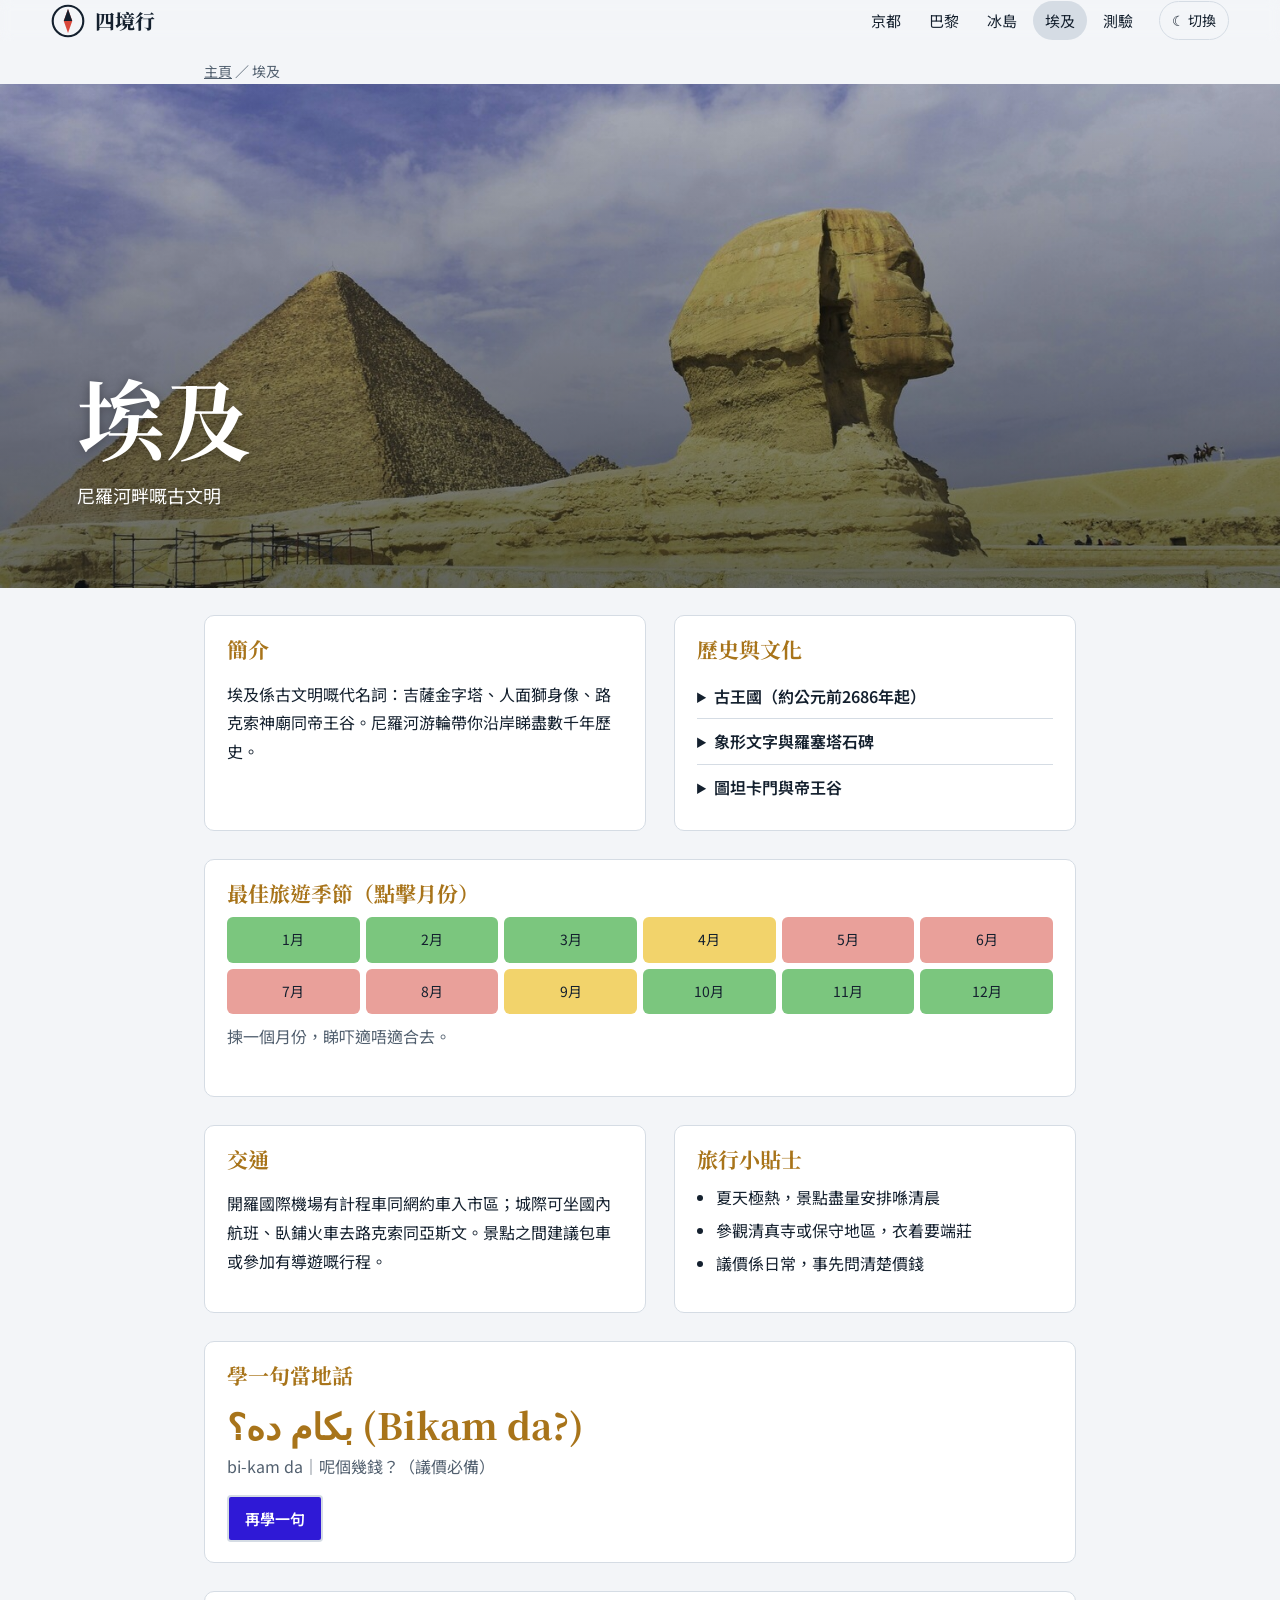
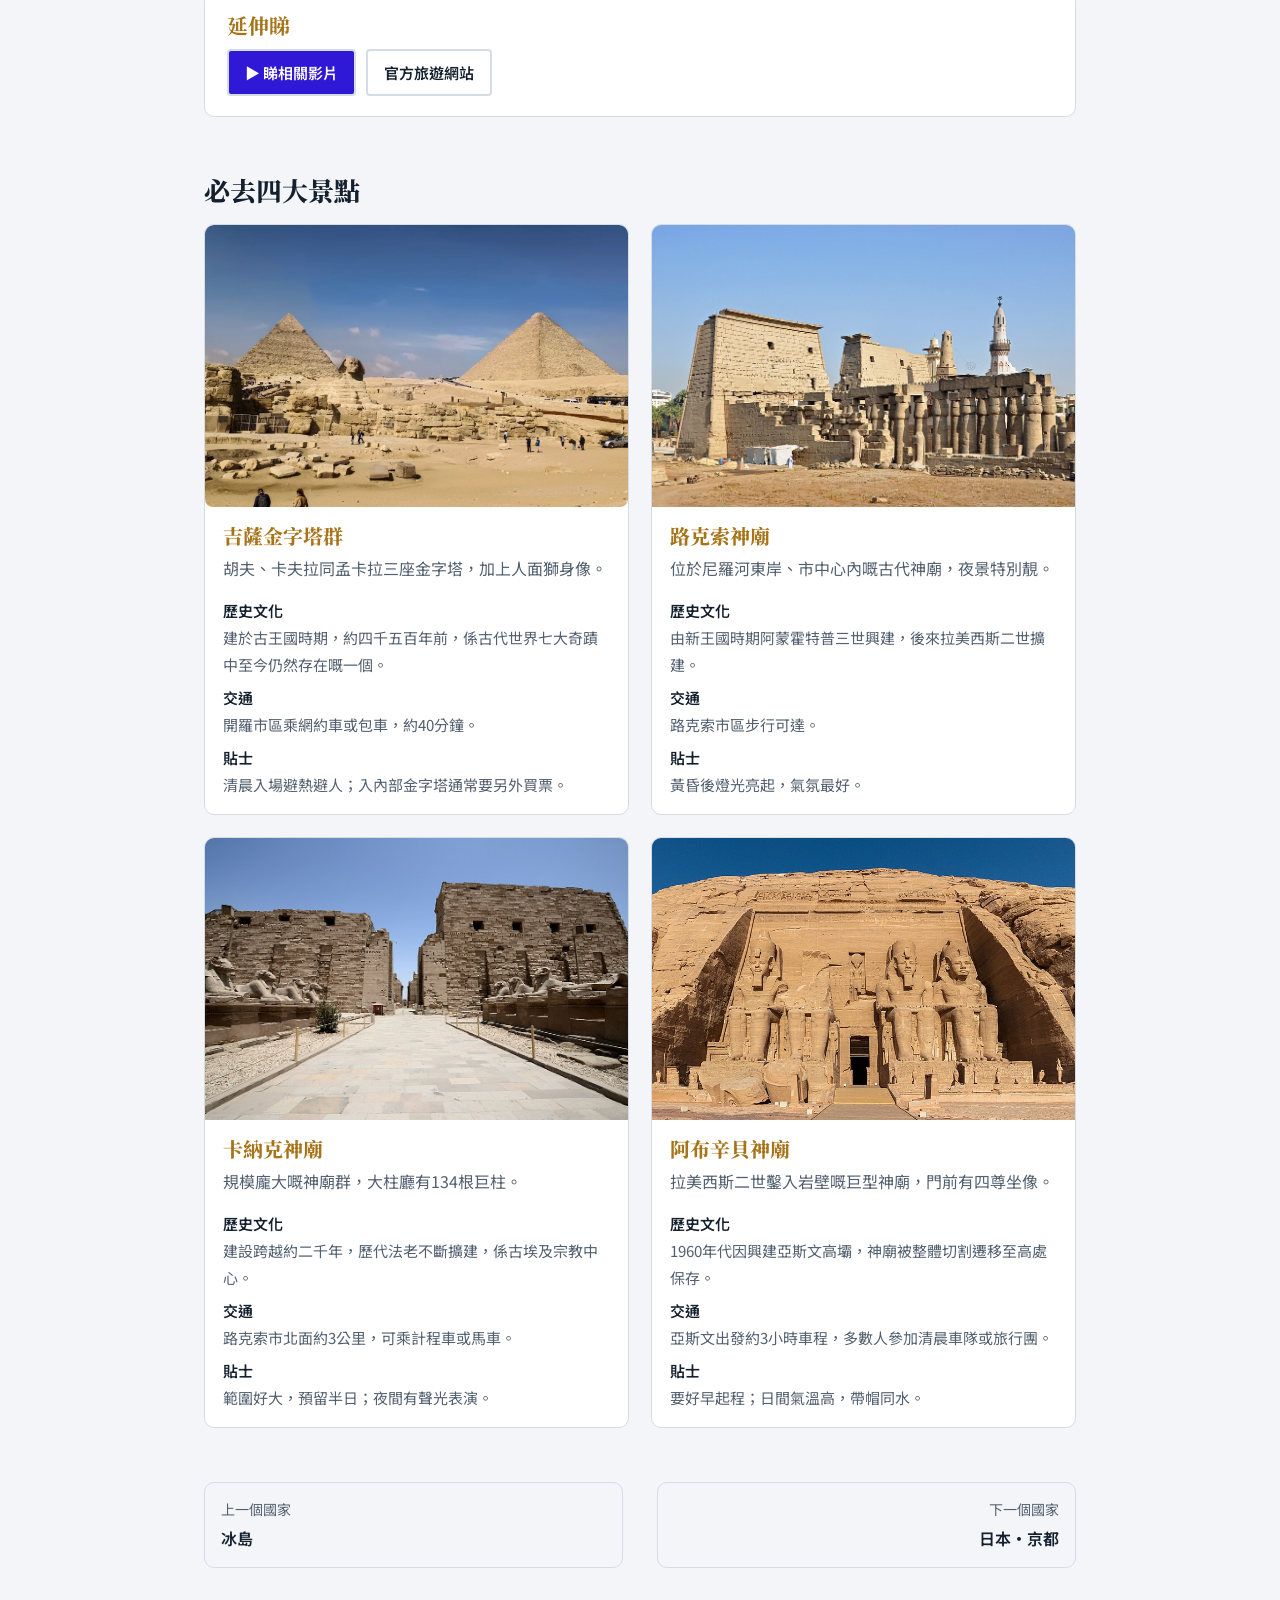
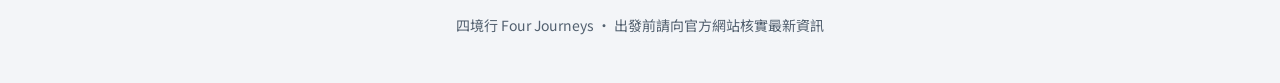
==== commit 500dd27b: "Video preload update" ====
--- a/egypt.html
+++ b/egypt.html
@@ -87,7 +87,7 @@
                     <p class="phrase-sub" id="phraseSub"></p>
                     <div class="btns">
                         <a href="#" id="phraseBtn">再學一句</a>
-                        <a href="#" class="o" id="phraseSay" hidden>🔊 聽發音</a>
+                        <!-- <a href="#" class="o" id="phraseSay" hidden>🔊 聽發音</a> -->
                     </div>
                 </div>
                 <div class="box wide">
@@ -117,7 +117,7 @@
                         </div>
                         
                         <!-- Video (Hidden by default) -->
-                        <video class="hover-video" muted loop playsinline preload="none">
+                        <video class="hover-video" muted loop playsinline preload="metadata">
                             <source src="./videos/spots/埃及/吉薩金字塔群3.mp4" type="video/mp4">
                         </video>
                         </div>
--- a/css/styles.css
+++ b/css/styles.css
@@ -231,8 +231,8 @@
   pointer-events:none;
 }
 
-.media-hover-container:hover .hover-video{ opacity:1 }
-.media-hover-container:hover .static-image{ opacity:0 }
+.media-hover-container.is-playing .hover-video{ opacity:1 }
+.media-hover-container.is-playing .static-image{ opacity:0 }
 
 /* ===== 主頁卡片格 ===== */
 .grid{
